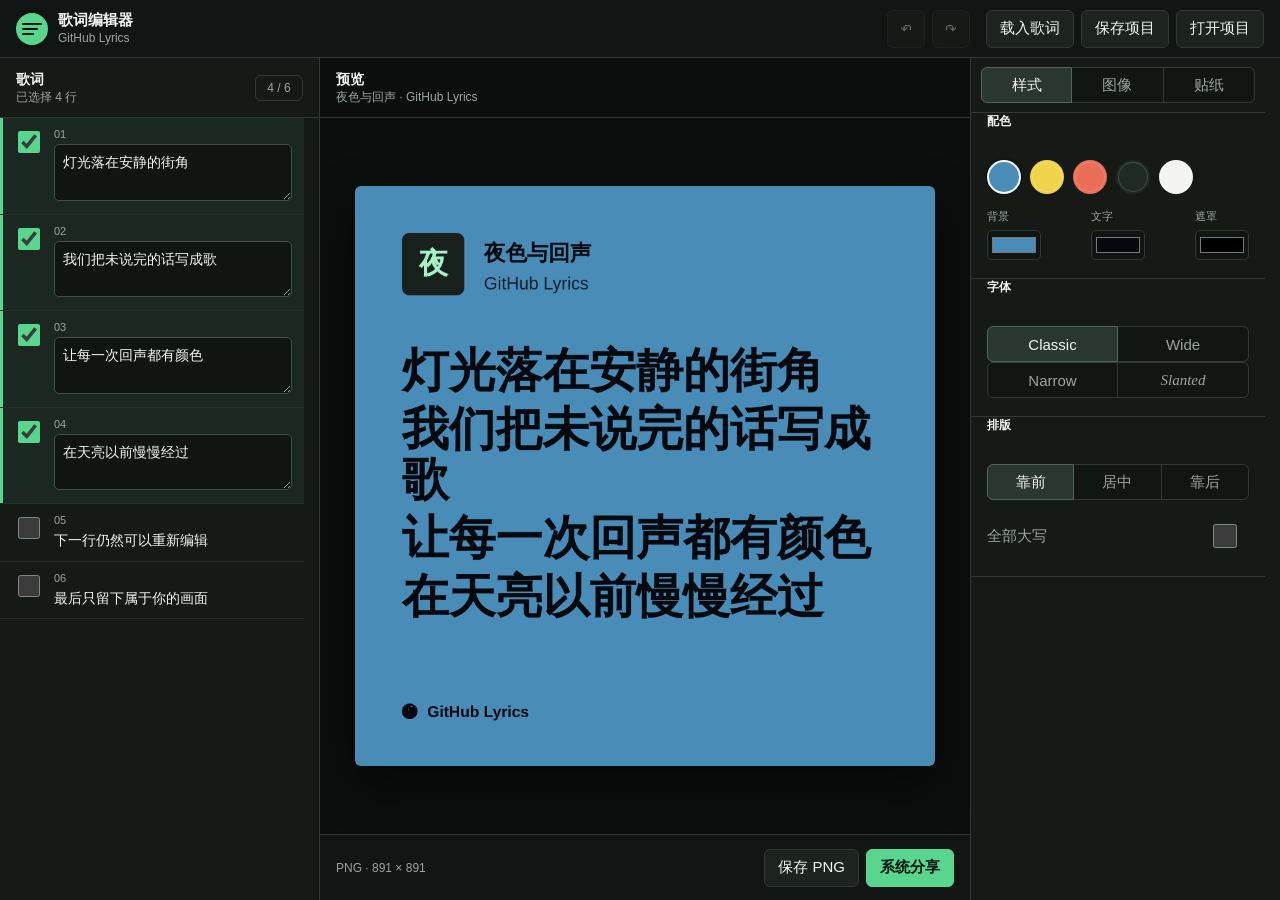
==== layout/Library/Application Support/EeveeSpotify.bundle/ShareEditor/index.html @ f3b3114c "feat: add GitHub lyrics editors and TrollFools package" ====
<!doctype html>
<html lang="zh-CN">
<head>
  <meta charset="utf-8">
  <meta name="viewport" content="width=device-width, initial-scale=1, viewport-fit=cover">
  <meta name="color-scheme" content="dark">
  <meta name="theme-color" content="#111513">
  <title>歌词编辑器</title>
  <link rel="icon" href="[data-uri]">
  <link rel="stylesheet" href="./style.css">
</head>
<body>
  <div class="app" id="share-editor-app">
    <header class="app-bar">
      <div class="brand-block">
        <div class="brand-mark" aria-hidden="true"><span></span><span></span><span></span></div>
        <div>
          <h1>歌词编辑器</h1>
          <p id="document-source">GitHub Lyrics</p>
        </div>
      </div>

      <div class="history-tools" role="group" aria-label="编辑历史">
        <button class="icon-button" id="undo-button" type="button" title="撤销" aria-label="撤销">↶</button>
        <button class="icon-button" id="redo-button" type="button" title="重做" aria-label="重做">↷</button>
      </div>

      <div class="app-actions">
        <button class="secondary-button" id="load-button" type="button">载入歌词</button>
        <button class="secondary-button" id="project-menu-button" type="button">保存项目</button>
        <label class="secondary-button file-label" for="project-input">打开项目</label>
        <input id="project-input" type="file" accept="application/json,.json" hidden>
      </div>
    </header>

    <nav class="mobile-workspace-tabs" role="tablist" aria-label="编辑工作区">
      <button type="button" class="is-active" role="tab" aria-selected="true" data-mobile-view="lyrics">歌词</button>
      <button type="button" role="tab" aria-selected="false" data-mobile-view="style">样式</button>
      <button type="button" role="tab" aria-selected="false" data-mobile-view="media">图像</button>
      <button type="button" role="tab" aria-selected="false" data-mobile-view="stickers">贴纸</button>
      <button type="button" role="tab" aria-selected="false" data-mobile-view="preview">预览</button>
    </nav>

    <main class="editor-grid" data-mobile-view="lyrics">
      <section class="lyrics-panel" aria-labelledby="lyrics-heading">
        <div class="panel-heading">
          <div>
            <h2 id="lyrics-heading">歌词</h2>
            <p id="selection-status">已选择 0 行</p>
          </div>
          <span class="limit-badge" id="selection-limit">0 / 6</span>
        </div>
        <div class="lyrics-list" id="lyrics-list"></div>
      </section>

      <section class="preview-panel" aria-labelledby="preview-heading">
        <div class="preview-heading">
          <div class="track-heading">
            <h2 id="preview-heading">预览</h2>
            <p id="track-summary">未载入曲目</p>
          </div>
          <output class="status-output" id="status-output" aria-live="polite"></output>
        </div>
        <div class="canvas-stage" id="canvas-stage">
          <canvas id="preview-canvas" width="891" height="891" aria-label="歌词卡片预览"></canvas>
        </div>
        <div class="export-bar">
          <span class="export-size">PNG · 891 × 891</span>
          <div class="export-actions">
            <button class="secondary-button" id="download-button" type="button">保存 PNG</button>
            <button class="primary-button" id="share-button" type="button">系统分享</button>
          </div>
        </div>
      </section>

      <aside class="inspector" aria-label="编辑工具">
        <div class="tool-tabs" role="tablist" aria-label="编辑工具">
          <button class="tool-tab is-active" id="tab-style" type="button" role="tab" aria-selected="true" aria-controls="panel-style" data-panel="style">样式</button>
          <button class="tool-tab" id="tab-media" type="button" role="tab" aria-selected="false" aria-controls="panel-media" data-panel="media">图像</button>
          <button class="tool-tab" id="tab-stickers" type="button" role="tab" aria-selected="false" aria-controls="panel-stickers" data-panel="stickers">贴纸</button>
        </div>

        <section class="tool-panel is-active" id="panel-style" role="tabpanel" aria-labelledby="tab-style">
          <fieldset>
            <legend>配色</legend>
            <div class="swatch-row" id="color-presets">
              <button type="button" class="color-swatch is-selected" data-background="#498cb7" data-text="#05090e" style="--swatch:#498cb7" title="湖蓝" aria-label="湖蓝配色"></button>
              <button type="button" class="color-swatch" data-background="#f1d44b" data-text="#17150d" style="--swatch:#f1d44b" title="明黄" aria-label="明黄配色"></button>
              <button type="button" class="color-swatch" data-background="#e96f58" data-text="#1d100d" style="--swatch:#e96f58" title="珊瑚" aria-label="珊瑚配色"></button>
              <button type="button" class="color-swatch" data-background="#1f2a25" data-text="#f5f7f5" style="--swatch:#1f2a25" title="深绿" aria-label="深绿配色"></button>
              <button type="button" class="color-swatch" data-background="#f4f5f2" data-text="#121513" style="--swatch:#f4f5f2" title="白色" aria-label="白色配色"></button>
            </div>
            <div class="color-inputs">
              <label>背景<input id="background-color" type="color" value="#498cb7"></label>
              <label>文字<input id="text-color" type="color" value="#05090e"></label>
              <label>遮罩<input id="tint-color" type="color" value="#000000"></label>
            </div>
          </fieldset>

          <fieldset>
            <legend>字体</legend>
            <div class="segmented-control font-control" data-control="fontType">
              <button type="button" class="is-selected font-classic" data-value="classic">Classic</button>
              <button type="button" class="font-wide" data-value="wide">Wide</button>
              <button type="button" class="font-narrow" data-value="narrow">Narrow</button>
              <button type="button" class="font-slanted" data-value="slanted">Slanted</button>
            </div>
          </fieldset>

          <fieldset>
            <legend>排版</legend>
            <div class="segmented-control" data-control="textAlignment">
              <button type="button" class="is-selected" data-value="leading">靠前</button>
              <button type="button" data-value="center">居中</button>
              <button type="button" data-value="trailing">靠后</button>
            </div>
            <label class="toggle-row">
              <span>全部大写</span>
              <input id="caps-toggle" type="checkbox" role="switch">
            </label>
          </fieldset>
        </section>

        <section class="tool-panel" id="panel-media" role="tabpanel" aria-labelledby="tab-media" hidden>
          <fieldset>
            <legend>背景图</legend>
            <label class="file-drop" for="background-input">
              <span class="file-drop-icon" aria-hidden="true">▧</span>
              <span id="background-file-name">选择本地图片</span>
            </label>
            <input id="background-input" type="file" accept="image/png,image/jpeg,image/webp" hidden>
            <button class="danger-button" id="remove-background" type="button" disabled>移除背景</button>
          </fieldset>

          <fieldset>
            <legend>专辑封面</legend>
            <label class="file-drop compact" for="cover-input">
              <span class="file-drop-icon" aria-hidden="true">◩</span>
              <span id="cover-file-name">选择本地封面</span>
            </label>
            <input id="cover-input" type="file" accept="image/png,image/jpeg,image/webp" hidden>
            <button class="danger-button" id="remove-cover" type="button" disabled>恢复曲目封面</button>
          </fieldset>
        </section>

        <section class="tool-panel" id="panel-stickers" role="tabpanel" aria-labelledby="tab-stickers" hidden>
          <fieldset>
            <legend>添加贴纸</legend>
            <div class="sticker-palette" id="sticker-palette">
              <button type="button" data-glyph="✦" data-color="#f1d44b" title="星光贴纸" aria-label="添加星光贴纸">✦</button>
              <button type="button" data-glyph="♥" data-color="#e96f58" title="爱心贴纸" aria-label="添加爱心贴纸">♥</button>
              <button type="button" data-glyph="♪" data-color="#a7f3c8" title="音符贴纸" aria-label="添加音符贴纸">♪</button>
            </div>
            <label class="file-drop compact" for="sticker-input">
              <span class="file-drop-icon" aria-hidden="true">＋</span>
              <span>本地贴纸</span>
            </label>
            <input id="sticker-input" type="file" accept="image/png,image/jpeg,image/webp" hidden>
          </fieldset>
          <fieldset>
            <legend>当前贴纸</legend>
            <div class="sticker-summary" id="sticker-summary">未选择贴纸</div>
            <button class="danger-button" id="delete-sticker" type="button" disabled>删除贴纸</button>
          </fieldset>
        </section>
      </aside>
    </main>
  </div>

  <dialog id="source-dialog" aria-labelledby="source-dialog-title">
    <form method="dialog" id="source-form">
      <div class="dialog-heading">
        <div>
          <h2 id="source-dialog-title">载入 GitHub 歌词</h2>
          <p>Track identity</p>
        </div>
        <button class="icon-button" type="button" id="close-source-dialog" title="关闭" aria-label="关闭">×</button>
      </div>
      <div class="source-fields">
        <label>Track ID<input name="trackId" autocomplete="off" required></label>
        <label>歌曲名<input name="title" autocomplete="off" required></label>
        <label>艺术家<input name="artist" autocomplete="off" required></label>
        <label>专辑<input name="album" autocomplete="off" required></label>
        <label class="span-two">访问令牌<input name="token" type="password" autocomplete="off"></label>
      </div>
      <div class="dialog-actions">
        <button class="secondary-button" type="button" id="cancel-source-dialog">取消</button>
        <button class="primary-button" type="submit">载入</button>
      </div>
    </form>
  </dialog>

  <canvas id="export-canvas" width="891" height="891" hidden></canvas>
  <script src="./editor-state.js"></script>
  <script src="./renderer.js"></script>
  <script src="./app.js"></script>
</body>
</html>
---- layout/Library/Application Support/EeveeSpotify.bundle/ShareEditor/style.css ----
:root {
  color-scheme: dark;
  font-family: Inter, ui-sans-serif, -apple-system, BlinkMacSystemFont, "Segoe UI", sans-serif;
  font-size: 15px;
  letter-spacing: 0;
  --ink: #f4f7f5;
  --muted: #9ba49f;
  --canvas: #0d100f;
  --surface: #151a17;
  --surface-raised: #1d2420;
  --border: #303934;
  --accent: #58d68d;
  --accent-ink: #07130c;
  --danger: #f08a73;
  --focus: #f1d44b;
  --control-height: 38px;
}

* {
  box-sizing: border-box;
  letter-spacing: 0;
}

html,
body {
  margin: 0;
  min-width: 320px;
  min-height: 100%;
  background: var(--canvas);
  color: var(--ink);
}

body {
  min-height: 100vh;
  min-height: 100dvh;
}

button,
input,
textarea {
  font: inherit;
  letter-spacing: 0;
}

button,
.file-label,
.file-drop {
  -webkit-tap-highlight-color: transparent;
}

button {
  color: inherit;
}

button:focus-visible,
input:focus-visible,
textarea:focus-visible,
.file-label:focus-visible,
.file-drop:focus-within {
  outline: 2px solid var(--focus);
  outline-offset: 2px;
}

.app {
  min-height: 100vh;
  min-height: 100dvh;
  display: grid;
  grid-template-rows: auto minmax(0, 1fr);
}

.app-bar {
  min-height: 58px;
  display: grid;
  grid-template-columns: minmax(180px, 1fr) auto auto;
  align-items: center;
  gap: 16px;
  padding: 9px 16px;
  padding-top: max(9px, env(safe-area-inset-top));
  border-bottom: 1px solid var(--border);
  background: #111513;
  position: relative;
  z-index: 5;
}

.brand-block,
.app-actions,
.history-tools,
.export-actions,
.preview-heading,
.panel-heading,
.dialog-heading,
.dialog-actions {
  display: flex;
  align-items: center;
}

.brand-block {
  min-width: 0;
  gap: 10px;
}

.brand-mark {
  width: 32px;
  height: 32px;
  flex: 0 0 32px;
  display: grid;
  align-content: center;
  gap: 3px;
  padding: 7px 6px;
  border-radius: 50%;
  background: var(--accent);
}

.brand-mark span {
  display: block;
  height: 2px;
  border-radius: 2px;
  background: #0a130e;
}

.brand-mark span:nth-child(2) {
  width: 80%;
}

.brand-mark span:nth-child(3) {
  width: 58%;
}

h1,
h2,
p {
  margin: 0;
}

h1 {
  font-size: 15px;
  line-height: 1.25;
}

h2 {
  font-size: 14px;
  line-height: 1.3;
}

.brand-block p,
.panel-heading p,
.track-heading p,
.dialog-heading p {
  color: var(--muted);
  font-size: 12px;
  line-height: 1.35;
  overflow: hidden;
  text-overflow: ellipsis;
  white-space: nowrap;
}

.history-tools,
.app-actions,
.export-actions,
.dialog-actions {
  gap: 7px;
}

.app-actions {
  justify-content: flex-end;
}

.icon-button,
.secondary-button,
.primary-button,
.danger-button,
.file-label {
  min-height: var(--control-height);
  border: 1px solid var(--border);
  border-radius: 6px;
  padding: 0 13px;
  background: var(--surface-raised);
  color: var(--ink);
  cursor: pointer;
  display: inline-flex;
  align-items: center;
  justify-content: center;
  text-decoration: none;
  white-space: nowrap;
}

.icon-button {
  width: var(--control-height);
  padding: 0;
  font-size: 20px;
}

.primary-button {
  background: var(--accent);
  border-color: var(--accent);
  color: var(--accent-ink);
  font-weight: 750;
}

.danger-button {
  width: 100%;
  color: var(--danger);
  background: transparent;
  border-color: #68473f;
}

button:hover:not(:disabled),
.file-label:hover,
.file-drop:hover {
  border-color: #59665f;
  filter: brightness(1.08);
}

button:disabled {
  opacity: 0.38;
  cursor: not-allowed;
}

.editor-grid {
  min-height: 0;
  display: grid;
  grid-template-columns: minmax(270px, 320px) minmax(380px, 1fr) minmax(270px, 310px);
  overflow: hidden;
}

.mobile-workspace-tabs {
  display: none;
}

.lyrics-panel,
.inspector,
.preview-panel {
  min-width: 0;
  min-height: 0;
}

.lyrics-panel,
.inspector {
  background: var(--surface);
}

.lyrics-panel {
  display: grid;
  grid-template-rows: auto minmax(0, 1fr);
  border-right: 1px solid var(--border);
}

.panel-heading,
.preview-heading {
  min-height: 60px;
  justify-content: space-between;
  gap: 12px;
  padding: 12px 16px;
  border-bottom: 1px solid var(--border);
}

.limit-badge {
  min-width: 48px;
  text-align: center;
  padding: 5px 8px;
  border: 1px solid var(--border);
  border-radius: 6px;
  color: var(--muted);
  font-size: 12px;
}

.lyrics-list {
  overflow: auto;
  overscroll-behavior: contain;
  scrollbar-gutter: stable;
}

.lyric-row {
  display: grid;
  grid-template-columns: 34px minmax(0, 1fr);
  gap: 8px;
  align-items: start;
  padding: 10px 12px;
  border-bottom: 1px solid #252d29;
}

.lyric-row.is-selected {
  background: #1b2821;
  box-shadow: inset 3px 0 0 var(--accent);
}

.line-select {
  width: 22px;
  height: 22px;
  margin: 3px auto 0;
  accent-color: var(--accent);
}

.line-content {
  min-width: 0;
}

.line-index {
  display: block;
  margin-bottom: 4px;
  color: var(--muted);
  font-size: 11px;
  font-variant-numeric: tabular-nums;
}

.line-text,
.line-editor {
  width: 100%;
  min-width: 0;
  color: var(--ink);
  font-size: 14px;
  line-height: 1.45;
  overflow-wrap: anywhere;
}

.line-text {
  padding: 5px 0;
}

.line-editor {
  min-height: 52px;
  resize: vertical;
  padding: 7px 8px;
  border: 1px solid #425048;
  border-radius: 5px;
  background: #101512;
}

.preview-panel {
  display: grid;
  grid-template-rows: auto minmax(0, 1fr) auto;
  background: #0b0e0c;
}

.track-heading {
  min-width: 0;
}

.status-output {
  min-width: 0;
  max-width: 50%;
  color: var(--accent);
  font-size: 12px;
  text-align: right;
}

.status-output.is-error {
  color: var(--danger);
}

.canvas-stage {
  min-height: 320px;
  padding: 26px;
  display: grid;
  place-items: center;
  overflow: hidden;
}

#preview-canvas {
  display: block;
  width: min(100%, 580px, calc(100dvh - 240px));
  aspect-ratio: 1;
  height: auto;
  border-radius: 6px;
  box-shadow: 0 18px 48px rgb(0 0 0 / 0.42);
  touch-action: none;
  cursor: default;
}

#preview-canvas.is-manipulating {
  cursor: grabbing;
}

.export-bar {
  min-height: 66px;
  display: flex;
  align-items: center;
  justify-content: space-between;
  gap: 12px;
  padding: 12px 16px;
  border-top: 1px solid var(--border);
  background: #111513;
}

.export-size {
  color: var(--muted);
  font-size: 12px;
  font-variant-numeric: tabular-nums;
}

.inspector {
  border-left: 1px solid var(--border);
  overflow: auto;
  scrollbar-gutter: stable;
}

.tool-tabs,
.segmented-control {
  display: grid;
  gap: 0;
}

.tool-tabs {
  position: sticky;
  top: 0;
  z-index: 2;
  grid-template-columns: repeat(3, 1fr);
  padding: 9px 10px;
  border-bottom: 1px solid var(--border);
  background: var(--surface);
}

.tool-tab,
.segmented-control button {
  min-width: 0;
  min-height: 36px;
  border: 1px solid var(--border);
  background: #111613;
  color: var(--muted);
  cursor: pointer;
}

.tool-tab:first-child,
.segmented-control button:first-child {
  border-radius: 6px 0 0 6px;
}

.tool-tab:last-child,
.segmented-control button:last-child {
  border-radius: 0 6px 6px 0;
}

.tool-tab + .tool-tab,
.segmented-control button + button {
  border-left: 0;
}

.tool-tab.is-active,
.segmented-control button.is-selected {
  background: #29372f;
  color: var(--ink);
  border-color: #52665a;
}

.tool-panel {
  padding-bottom: max(18px, env(safe-area-inset-bottom));
}

.tool-panel[hidden] {
  display: none;
}

fieldset {
  margin: 0;
  padding: 18px 16px;
  border: 0;
  border-bottom: 1px solid var(--border);
}

legend {
  width: 100%;
  margin-bottom: 12px;
  padding: 0;
  color: var(--ink);
  font-size: 12px;
  font-weight: 750;
}

.swatch-row,
.color-inputs,
.sticker-palette {
  display: flex;
  align-items: center;
  gap: 9px;
}

.swatch-row {
  flex-wrap: wrap;
}

.color-swatch {
  width: 34px;
  height: 34px;
  border: 2px solid transparent;
  border-radius: 50%;
  background: var(--swatch);
  cursor: pointer;
  box-shadow: inset 0 0 0 1px rgb(255 255 255 / 0.15);
}

.color-swatch.is-selected {
  border-color: var(--ink);
  box-shadow: 0 0 0 2px #111513;
}

.color-inputs {
  margin-top: 15px;
  justify-content: space-between;
}

.color-inputs label {
  display: grid;
  gap: 6px;
  color: var(--muted);
  font-size: 11px;
}

input[type="color"] {
  width: 54px;
  height: 30px;
  padding: 2px;
  border: 1px solid var(--border);
  border-radius: 5px;
  background: #101512;
}

.segmented-control {
  grid-template-columns: repeat(3, 1fr);
}

.font-control {
  grid-template-columns: repeat(2, 1fr);
}

.font-control button:nth-child(2) {
  border-radius: 0 6px 6px 0;
}

.font-control button:nth-child(3) {
  border-left: 1px solid var(--border);
  border-radius: 6px 0 0 6px;
}

.font-control button:nth-child(4) {
  border-radius: 0 6px 6px 0;
}

.font-wide {
  font-family: "Arial Black", sans-serif;
}

.font-narrow {
  font-family: "Arial Narrow", sans-serif;
}

.font-slanted {
  font-family: Georgia, serif;
  font-style: italic;
}

.toggle-row {
  min-height: 44px;
  margin-top: 14px;
  display: flex;
  align-items: center;
  justify-content: space-between;
  gap: 12px;
  color: var(--muted);
}

input[role="switch"] {
  width: 42px;
  height: 24px;
  accent-color: var(--accent);
}

.file-drop {
  min-height: 92px;
  display: grid;
  place-items: center;
  gap: 8px;
  padding: 15px;
  border: 1px dashed #536159;
  border-radius: 6px;
  background: #111613;
  color: var(--muted);
  cursor: pointer;
  text-align: center;
}

.file-drop.compact {
  min-height: 68px;
  grid-template-columns: auto 1fr;
  justify-items: start;
  text-align: left;
}

.file-drop-icon {
  color: var(--accent);
  font-size: 24px;
}

.file-drop + input + .danger-button,
input[hidden] + .danger-button {
  margin-top: 10px;
}

.sticker-palette {
  margin-bottom: 12px;
}

.sticker-palette button {
  width: 54px;
  height: 54px;
  border: 1px solid var(--border);
  border-radius: 6px;
  background: #101512;
  color: var(--sticker-color, var(--ink));
  font-size: 27px;
  cursor: pointer;
}

.sticker-summary {
  min-height: 42px;
  margin-bottom: 10px;
  display: flex;
  align-items: center;
  color: var(--muted);
}

dialog {
  width: min(560px, calc(100vw - 28px));
  padding: 0;
  border: 1px solid #465149;
  border-radius: 8px;
  background: #171c19;
  color: var(--ink);
  box-shadow: 0 24px 80px rgb(0 0 0 / 0.64);
}

dialog::backdrop {
  background: rgb(4 6 5 / 0.76);
}

.dialog-heading {
  justify-content: space-between;
  padding: 16px 18px;
  border-bottom: 1px solid var(--border);
}

.source-fields {
  display: grid;
  grid-template-columns: 1fr 1fr;
  gap: 13px;
  padding: 18px;
}

.source-fields label {
  display: grid;
  gap: 6px;
  color: var(--muted);
  font-size: 12px;
}

.source-fields .span-two {
  grid-column: 1 / -1;
}

.source-fields input {
  min-width: 0;
  height: 40px;
  padding: 0 10px;
  border: 1px solid #3b4740;
  border-radius: 5px;
  background: #0e120f;
  color: var(--ink);
}

.dialog-actions {
  justify-content: flex-end;
  padding: 13px 18px 18px;
}

@media (max-width: 1080px) {
  .editor-grid {
    grid-template-columns: minmax(250px, 300px) minmax(380px, 1fr);
    overflow: auto;
  }

  .inspector {
    grid-column: 1 / -1;
    border-top: 1px solid var(--border);
    border-left: 0;
    overflow: visible;
  }

  .tool-panel {
    display: grid;
    grid-template-columns: repeat(3, minmax(0, 1fr));
  }

  .tool-panel[hidden] {
    display: none;
  }

  .tool-panel fieldset {
    border-right: 1px solid var(--border);
  }
}

@media (max-width: 760px) {
  .app {
    display: block;
  }

  .app-bar {
    grid-template-columns: minmax(0, 1fr) auto;
    gap: 8px;
    position: relative;
  }

  .history-tools {
    grid-column: 2;
    grid-row: 1;
  }

  .app-actions {
    grid-column: 1 / -1;
    overflow-x: auto;
    justify-content: flex-start;
    padding-bottom: 1px;
  }

  .editor-grid {
    display: block;
    overflow: visible;
  }

  .mobile-workspace-tabs {
    position: sticky;
    top: 0;
    z-index: 5;
    display: grid;
    grid-template-columns: repeat(5, minmax(0, 1fr));
    padding: 8px 9px;
    border-bottom: 1px solid var(--border);
    background: #111513;
  }

  .mobile-workspace-tabs button {
    min-width: 0;
    height: 38px;
    padding: 0 4px;
    border: 1px solid var(--border);
    border-right: 0;
    background: #0e120f;
    color: var(--muted);
    cursor: pointer;
  }

  .mobile-workspace-tabs button:first-child {
    border-radius: 6px 0 0 6px;
  }

  .mobile-workspace-tabs button:last-child {
    border-right: 1px solid var(--border);
    border-radius: 0 6px 6px 0;
  }

  .mobile-workspace-tabs button.is-active {
    background: #29372f;
    border-color: #52665a;
    color: var(--ink);
  }

  .editor-grid > .lyrics-panel,
  .editor-grid > .preview-panel,
  .editor-grid > .inspector {
    display: none;
  }

  .editor-grid[data-mobile-view="lyrics"] > .lyrics-panel {
    display: grid;
  }

  .editor-grid[data-mobile-view="preview"] > .preview-panel {
    display: grid;
  }

  .editor-grid[data-mobile-view="style"] > .inspector,
  .editor-grid[data-mobile-view="media"] > .inspector,
  .editor-grid[data-mobile-view="stickers"] > .inspector {
    display: block;
  }

  .preview-panel {
    min-height: calc(100svh - 54px);
  }

  .lyrics-panel {
    min-height: calc(100svh - 54px);
    border-top: 0;
    border-right: 0;
  }

  .inspector {
    min-height: calc(100svh - 54px);
  }

  .inspector > .tool-tabs {
    display: none;
  }

  .canvas-stage {
    min-height: 0;
    padding: 18px;
  }

  #preview-canvas {
    width: min(100%, calc(100svh - 260px));
    min-width: min(100%, 290px);
  }

  .export-bar {
    align-items: flex-end;
  }

  .export-actions {
    flex-wrap: wrap;
    justify-content: flex-end;
  }

  .tool-panel {
    grid-template-columns: 1fr;
  }

  .source-fields {
    grid-template-columns: 1fr;
  }

  .source-fields .span-two {
    grid-column: auto;
  }
}

@media (max-width: 430px) {
  .app-bar {
    padding-left: 10px;
    padding-right: 10px;
  }

  .secondary-button,
  .primary-button,
  .file-label {
    padding-left: 11px;
    padding-right: 11px;
  }

  .preview-heading,
  .panel-heading {
    padding-left: 12px;
    padding-right: 12px;
  }

  .canvas-stage {
    padding: 12px;
  }

  .export-bar {
    align-items: stretch;
    flex-direction: column;
  }

  .export-actions,
  .export-actions button {
    width: 100%;
  }

  .status-output {
    max-width: 44%;
  }
}

@media (prefers-reduced-motion: reduce) {
  *,
  *::before,
  *::after {
    scroll-behavior: auto !important;
    transition: none !important;
  }
}
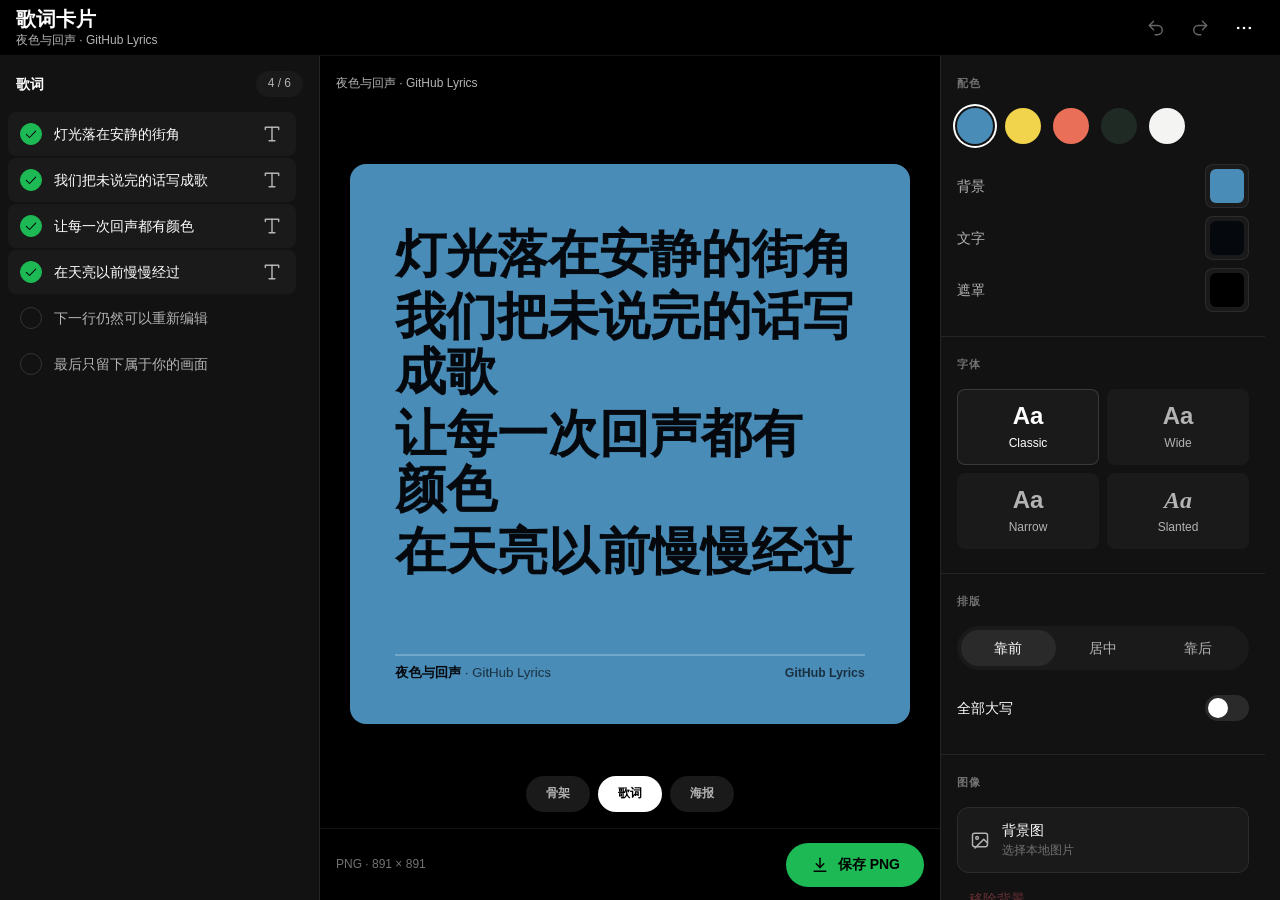
==== commit be8cba45: "feat: redesign lyrics share and timeline editors" ====
--- a/layout/Library/Application Support/EeveeSpotify.bundle/ShareEditor/index.html
+++ b/layout/Library/Application Support/EeveeSpotify.bundle/ShareEditor/index.html
@@ -2,166 +2,147 @@
 <html lang="zh-CN">
 <head>
   <meta charset="utf-8">
-  <meta name="viewport" content="width=device-width, initial-scale=1, viewport-fit=cover">
+  <meta name="viewport" content="width=device-width, initial-scale=1, maximum-scale=1, user-scalable=no, viewport-fit=cover">
   <meta name="color-scheme" content="dark">
-  <meta name="theme-color" content="#111513">
+  <meta name="theme-color" content="#000000">
   <title>歌词编辑器</title>
   <link rel="icon" href="[data-uri]">
+  <link rel="stylesheet" href="./tokens.css">
   <link rel="stylesheet" href="./style.css">
 </head>
 <body>
   <div class="app" id="share-editor-app">
     <header class="app-bar">
-      <div class="brand-block">
-        <div class="brand-mark" aria-hidden="true"><span></span><span></span><span></span></div>
-        <div>
-          <h1>歌词编辑器</h1>
-          <p id="document-source">GitHub Lyrics</p>
-        </div>
+      <div class="app-title">
+        <h1>歌词卡片</h1>
+        <p id="track-name">未载入曲目</p>
       </div>
 
-      <div class="history-tools" role="group" aria-label="编辑历史">
-        <button class="icon-button" id="undo-button" type="button" title="撤销" aria-label="撤销">↶</button>
-        <button class="icon-button" id="redo-button" type="button" title="重做" aria-label="重做">↷</button>
+      <div class="app-bar-actions" role="group" aria-label="编辑历史与菜单">
+        <button class="icon-button" id="undo-button" type="button" title="撤销" aria-label="撤销"><span class="icon-slot" data-icon="undo"></span></button>
+        <button class="icon-button" id="redo-button" type="button" title="重做" aria-label="重做"><span class="icon-slot" data-icon="redo"></span></button>
+        <button class="icon-button" id="mobile-project-button" type="button" title="更多操作" aria-label="打开项目菜单" aria-haspopup="true" aria-expanded="false"><span class="icon-slot" data-icon="more"></span></button>
       </div>
 
       <div class="app-actions">
-        <button class="secondary-button" id="load-button" type="button">载入歌词</button>
-        <button class="secondary-button" id="project-menu-button" type="button">保存项目</button>
-        <label class="secondary-button file-label" for="project-input">打开项目</label>
+        <button class="menu-item" id="load-button" type="button"><span class="icon-slot" data-icon="folder"></span>载入歌词</button>
+        <button class="menu-item" id="project-menu-button" type="button"><span class="icon-slot" data-icon="save"></span>保存项目</button>
+        <label class="menu-item file-label" for="project-input"><span class="icon-slot" data-icon="plus"></span>打开项目</label>
         <input id="project-input" type="file" accept="application/json,.json" hidden>
       </div>
     </header>
 
-    <nav class="mobile-workspace-tabs" role="tablist" aria-label="编辑工作区">
-      <button type="button" class="is-active" role="tab" aria-selected="true" data-mobile-view="lyrics">歌词</button>
-      <button type="button" role="tab" aria-selected="false" data-mobile-view="style">样式</button>
-      <button type="button" role="tab" aria-selected="false" data-mobile-view="media">图像</button>
-      <button type="button" role="tab" aria-selected="false" data-mobile-view="stickers">贴纸</button>
-      <button type="button" role="tab" aria-selected="false" data-mobile-view="preview">预览</button>
+    <nav class="mobile-tool-dock" role="tablist" aria-label="编辑工具">
+      <button type="button" class="is-active" role="tab" aria-selected="true" data-mobile-tool="lyrics"><span class="icon-slot" data-icon="lyrics"></span><small>歌词</small></button>
+      <button type="button" role="tab" aria-selected="false" data-mobile-tool="type"><span class="icon-slot" data-icon="type"></span><small>字体</small></button>
+      <button type="button" role="tab" aria-selected="false" data-mobile-tool="layout"><span class="icon-slot" data-icon="layout"></span><small>排版</small></button>
+      <button type="button" role="tab" aria-selected="false" data-mobile-tool="media"><span class="icon-slot" data-icon="media"></span><small>图像</small></button>
+      <button type="button" role="tab" aria-selected="false" data-mobile-tool="stickers"><span class="icon-slot" data-icon="sticker"></span><small>贴纸</small></button>
+      <button type="button" role="tab" aria-selected="false" data-mobile-tool="export"><span class="icon-slot" data-icon="download"></span><small>导出</small></button>
     </nav>
 
-    <main class="editor-grid" data-mobile-view="lyrics">
+    <main class="editor-grid" data-mobile-tool="lyrics">
       <section class="lyrics-panel" aria-labelledby="lyrics-heading">
         <div class="panel-heading">
-          <div>
-            <h2 id="lyrics-heading">歌词</h2>
-            <p id="selection-status">已选择 0 行</p>
-          </div>
+          <h2 id="lyrics-heading">歌词</h2>
           <span class="limit-badge" id="selection-limit">0 / 6</span>
         </div>
         <div class="lyrics-list" id="lyrics-list"></div>
       </section>
 
-      <section class="preview-panel" aria-labelledby="preview-heading">
+      <section class="preview-panel" aria-label="预览">
         <div class="preview-heading">
-          <div class="track-heading">
-            <h2 id="preview-heading">预览</h2>
-            <p id="track-summary">未载入曲目</p>
-          </div>
+          <p class="track-summary" id="track-summary">未载入曲目</p>
           <output class="status-output" id="status-output" aria-live="polite"></output>
         </div>
         <div class="canvas-stage" id="canvas-stage">
           <canvas id="preview-canvas" width="891" height="891" aria-label="歌词卡片预览"></canvas>
         </div>
-        <div class="export-bar">
+        <div class="template-switch" id="template-switch" role="group" aria-label="卡片模板">
+          <button type="button" data-template="skeleton" aria-pressed="false">骨架</button>
+          <button type="button" class="is-selected" data-template="lyrics" aria-pressed="true">歌词</button>
+          <button type="button" data-template="poster" aria-pressed="false">海报</button>
+        </div>
+        <div class="export-bar" aria-label="导出工具">
           <span class="export-size">PNG · 891 × 891</span>
           <div class="export-actions">
-            <button class="secondary-button" id="download-button" type="button">保存 PNG</button>
-            <button class="primary-button" id="share-button" type="button">系统分享</button>
+            <button class="pill-button secondary" id="share-button" type="button" hidden><span class="icon-slot" data-icon="share"></span>系统分享</button>
+            <button class="pill-button primary" id="download-button" type="button"><span class="icon-slot" data-icon="download"></span>保存 PNG</button>
           </div>
         </div>
       </section>
 
-      <aside class="inspector" aria-label="编辑工具">
-        <div class="tool-tabs" role="tablist" aria-label="编辑工具">
-          <button class="tool-tab is-active" id="tab-style" type="button" role="tab" aria-selected="true" aria-controls="panel-style" data-panel="style">样式</button>
-          <button class="tool-tab" id="tab-media" type="button" role="tab" aria-selected="false" aria-controls="panel-media" data-panel="media">图像</button>
-          <button class="tool-tab" id="tab-stickers" type="button" role="tab" aria-selected="false" aria-controls="panel-stickers" data-panel="stickers">贴纸</button>
-        </div>
-
-        <section class="tool-panel is-active" id="panel-style" role="tabpanel" aria-labelledby="tab-style">
-          <fieldset>
-            <legend>配色</legend>
-            <div class="swatch-row" id="color-presets">
-              <button type="button" class="color-swatch is-selected" data-background="#498cb7" data-text="#05090e" style="--swatch:#498cb7" title="湖蓝" aria-label="湖蓝配色"></button>
-              <button type="button" class="color-swatch" data-background="#f1d44b" data-text="#17150d" style="--swatch:#f1d44b" title="明黄" aria-label="明黄配色"></button>
-              <button type="button" class="color-swatch" data-background="#e96f58" data-text="#1d100d" style="--swatch:#e96f58" title="珊瑚" aria-label="珊瑚配色"></button>
-              <button type="button" class="color-swatch" data-background="#1f2a25" data-text="#f5f7f5" style="--swatch:#1f2a25" title="深绿" aria-label="深绿配色"></button>
-              <button type="button" class="color-swatch" data-background="#f4f5f2" data-text="#121513" style="--swatch:#f4f5f2" title="白色" aria-label="白色配色"></button>
-            </div>
-            <div class="color-inputs">
-              <label>背景<input id="background-color" type="color" value="#498cb7"></label>
-              <label>文字<input id="text-color" type="color" value="#05090e"></label>
-              <label>遮罩<input id="tint-color" type="color" value="#000000"></label>
-            </div>
-          </fieldset>
-
-          <fieldset>
-            <legend>字体</legend>
-            <div class="segmented-control font-control" data-control="fontType">
-              <button type="button" class="is-selected font-classic" data-value="classic">Classic</button>
-              <button type="button" class="font-wide" data-value="wide">Wide</button>
-              <button type="button" class="font-narrow" data-value="narrow">Narrow</button>
-              <button type="button" class="font-slanted" data-value="slanted">Slanted</button>
-            </div>
-          </fieldset>
-
-          <fieldset>
-            <legend>排版</legend>
-            <div class="segmented-control" data-control="textAlignment">
-              <button type="button" class="is-selected" data-value="leading">靠前</button>
-              <button type="button" data-value="center">居中</button>
-              <button type="button" data-value="trailing">靠后</button>
-            </div>
-            <label class="toggle-row">
-              <span>全部大写</span>
-              <input id="caps-toggle" type="checkbox" role="switch">
-            </label>
-          </fieldset>
+      <aside class="inspector" aria-label="样式工具">
+        <section class="tool-section" data-mobile-tool="layout" aria-labelledby="section-color-title">
+          <h3 class="tool-section-title" id="section-color-title">配色</h3>
+          <div class="swatch-row" id="color-presets">
+            <button type="button" class="color-swatch is-selected" data-background="#498cb7" data-text="#05090e" style="--swatch:#498cb7" title="湖蓝" aria-label="湖蓝配色"></button>
+            <button type="button" class="color-swatch" data-background="#f1d44b" data-text="#17150d" style="--swatch:#f1d44b" title="明黄" aria-label="明黄配色"></button>
+            <button type="button" class="color-swatch" data-background="#e96f58" data-text="#1d100d" style="--swatch:#e96f58" title="珊瑚" aria-label="珊瑚配色"></button>
+            <button type="button" class="color-swatch" data-background="#1f2a25" data-text="#f5f7f5" style="--swatch:#1f2a25" title="深绿" aria-label="深绿配色"></button>
+            <button type="button" class="color-swatch" data-background="#f4f5f2" data-text="#121513" style="--swatch:#f4f5f2" title="白色" aria-label="白色配色"></button>
+          </div>
+          <div class="color-inputs">
+            <label class="color-input-row"><span>背景</span><input id="background-color" type="color" value="#498cb7"></label>
+            <label class="color-input-row"><span>文字</span><input id="text-color" type="color" value="#05090e"></label>
+            <label class="color-input-row"><span>遮罩</span><input id="tint-color" type="color" value="#000000"></label>
+          </div>
         </section>
 
-        <section class="tool-panel" id="panel-media" role="tabpanel" aria-labelledby="tab-media" hidden>
-          <fieldset>
-            <legend>背景图</legend>
-            <label class="file-drop" for="background-input">
-              <span class="file-drop-icon" aria-hidden="true">▧</span>
-              <span id="background-file-name">选择本地图片</span>
-            </label>
-            <input id="background-input" type="file" accept="image/png,image/jpeg,image/webp" hidden>
-            <button class="danger-button" id="remove-background" type="button" disabled>移除背景</button>
-          </fieldset>
-
-          <fieldset>
-            <legend>专辑封面</legend>
-            <label class="file-drop compact" for="cover-input">
-              <span class="file-drop-icon" aria-hidden="true">◩</span>
-              <span id="cover-file-name">选择本地封面</span>
-            </label>
-            <input id="cover-input" type="file" accept="image/png,image/jpeg,image/webp" hidden>
-            <button class="danger-button" id="remove-cover" type="button" disabled>恢复曲目封面</button>
-          </fieldset>
+        <section class="tool-section" data-mobile-tool="type" aria-labelledby="section-font-title">
+          <h3 class="tool-section-title" id="section-font-title">字体</h3>
+          <div class="font-grid" data-control="fontType" role="group" aria-label="卡片字体">
+            <button type="button" class="font-card font-classic is-selected" data-value="classic"><span class="font-sample" aria-hidden="true">Aa</span><span class="font-name">Classic</span></button>
+            <button type="button" class="font-card font-wide" data-value="wide"><span class="font-sample" aria-hidden="true">Aa</span><span class="font-name">Wide</span></button>
+            <button type="button" class="font-card font-narrow" data-value="narrow"><span class="font-sample" aria-hidden="true">Aa</span><span class="font-name">Narrow</span></button>
+            <button type="button" class="font-card font-slanted" data-value="slanted"><span class="font-sample" aria-hidden="true">Aa</span><span class="font-name">Slanted</span></button>
+          </div>
         </section>
 
-        <section class="tool-panel" id="panel-stickers" role="tabpanel" aria-labelledby="tab-stickers" hidden>
-          <fieldset>
-            <legend>添加贴纸</legend>
-            <div class="sticker-palette" id="sticker-palette">
-              <button type="button" data-glyph="✦" data-color="#f1d44b" title="星光贴纸" aria-label="添加星光贴纸">✦</button>
-              <button type="button" data-glyph="♥" data-color="#e96f58" title="爱心贴纸" aria-label="添加爱心贴纸">♥</button>
-              <button type="button" data-glyph="♪" data-color="#a7f3c8" title="音符贴纸" aria-label="添加音符贴纸">♪</button>
-            </div>
-            <label class="file-drop compact" for="sticker-input">
-              <span class="file-drop-icon" aria-hidden="true">＋</span>
-              <span>本地贴纸</span>
-            </label>
-            <input id="sticker-input" type="file" accept="image/png,image/jpeg,image/webp" hidden>
-          </fieldset>
-          <fieldset>
-            <legend>当前贴纸</legend>
-            <div class="sticker-summary" id="sticker-summary">未选择贴纸</div>
-            <button class="danger-button" id="delete-sticker" type="button" disabled>删除贴纸</button>
-          </fieldset>
+        <section class="tool-section" data-mobile-tool="layout" aria-labelledby="section-layout-title">
+          <h3 class="tool-section-title" id="section-layout-title">排版</h3>
+          <div class="segmented-pill" data-control="textAlignment" role="group" aria-label="对齐">
+            <button type="button" class="is-selected" data-value="leading">靠前</button>
+            <button type="button" data-value="center">居中</button>
+            <button type="button" data-value="trailing">靠后</button>
+          </div>
+          <label class="toggle-row">
+            <span>全部大写</span>
+            <input id="caps-toggle" type="checkbox" role="switch">
+          </label>
+        </section>
+
+        <section class="tool-section" data-mobile-tool="media" aria-labelledby="section-media-title">
+          <h3 class="tool-section-title" id="section-media-title">图像</h3>
+          <label class="file-drop" for="background-input">
+            <span class="file-drop-icon icon-slot" data-icon="media" aria-hidden="true"></span>
+            <span class="file-drop-text"><span class="file-drop-title">背景图</span><span class="file-drop-name" id="background-file-name">选择本地图片</span></span>
+          </label>
+          <input id="background-input" type="file" accept="image/png,image/jpeg,image/webp" hidden>
+          <button class="ghost-danger" id="remove-background" type="button" disabled>移除背景</button>
+
+          <label class="file-drop" for="cover-input">
+            <span class="file-drop-icon icon-slot" data-icon="media" aria-hidden="true"></span>
+            <span class="file-drop-text"><span class="file-drop-title">专辑封面</span><span class="file-drop-name" id="cover-file-name">选择本地封面</span></span>
+          </label>
+          <input id="cover-input" type="file" accept="image/png,image/jpeg,image/webp" hidden>
+          <button class="ghost-danger" id="remove-cover" type="button" disabled>恢复曲目封面</button>
+        </section>
+
+        <section class="tool-section" data-mobile-tool="stickers" aria-labelledby="section-stickers-title">
+          <h3 class="tool-section-title" id="section-stickers-title">贴纸</h3>
+          <div class="sticker-palette" id="sticker-palette">
+            <button type="button" data-glyph="✦" data-color="#f1d44b" title="星光贴纸" aria-label="添加星光贴纸">✦</button>
+            <button type="button" data-glyph="♥" data-color="#e96f58" title="爱心贴纸" aria-label="添加爱心贴纸">♥</button>
+            <button type="button" data-glyph="♪" data-color="#a7f3c8" title="音符贴纸" aria-label="添加音符贴纸">♪</button>
+          </div>
+          <label class="file-drop" for="sticker-input">
+            <span class="file-drop-icon icon-slot" data-icon="plus" aria-hidden="true"></span>
+            <span class="file-drop-text"><span class="file-drop-title">本地贴纸</span><span class="file-drop-name">PNG · JPEG · WebP</span></span>
+          </label>
+          <input id="sticker-input" type="file" accept="image/png,image/jpeg,image/webp" hidden>
+          <div class="sticker-summary" id="sticker-summary">未选择贴纸</div>
+          <button class="ghost-danger" id="delete-sticker" type="button" disabled>删除贴纸</button>
         </section>
       </aside>
     </main>
@@ -170,22 +151,36 @@
   <dialog id="source-dialog" aria-labelledby="source-dialog-title">
     <form method="dialog" id="source-form">
       <div class="dialog-heading">
-        <div>
+        <div class="dialog-title">
           <h2 id="source-dialog-title">载入 GitHub 歌词</h2>
-          <p>Track identity</p>
+          <p id="repository-path">lyrics /</p>
         </div>
-        <button class="icon-button" type="button" id="close-source-dialog" title="关闭" aria-label="关闭">×</button>
+        <button class="icon-button" type="button" id="close-source-dialog" title="关闭" aria-label="关闭"><span class="icon-slot" data-icon="close"></span></button>
       </div>
-      <div class="source-fields">
-        <label>Track ID<input name="trackId" autocomplete="off" required></label>
-        <label>歌曲名<input name="title" autocomplete="off" required></label>
-        <label>艺术家<input name="artist" autocomplete="off" required></label>
-        <label>专辑<input name="album" autocomplete="off" required></label>
-        <label class="span-two">访问令牌<input name="token" type="password" autocomplete="off"></label>
+      <div class="repository-auth">
+        <label><span>访问令牌</span><input name="token" type="password" autocomplete="off" placeholder="X-MITM-Lyrics-Token"></label>
+        <button class="pill-button secondary" type="button" id="repository-refresh">读取仓库</button>
       </div>
+      <div class="repository-toolbar">
+        <button class="icon-button" type="button" id="repository-up" title="上一级" aria-label="上一级"><span class="icon-slot" data-icon="arrowUp"></span></button>
+        <label class="repository-search"><span class="icon-slot" data-icon="search" aria-hidden="true"></span><input id="repository-search" type="search" autocomplete="off" placeholder="筛选当前目录"></label>
+      </div>
+      <div class="repository-list" id="repository-list" role="listbox" aria-label="Lyrics Repo 文件">
+        <p class="repository-empty">填写令牌后读取 Lyrics Repo</p>
+      </div>
+      <output class="repository-status" id="repository-status" aria-live="polite"></output>
+      <details class="advanced-source">
+        <summary>高级：按当前曲目信息载入</summary>
+        <div class="source-fields">
+          <label><span>Track ID</span><input name="trackId" autocomplete="off"></label>
+          <label><span>歌曲名</span><input name="title" autocomplete="off"></label>
+          <label><span>艺术家</span><input name="artist" autocomplete="off"></label>
+          <label><span>专辑</span><input name="album" autocomplete="off"></label>
+        </div>
+        <button class="pill-button secondary advanced-load-button" type="submit">按曲目信息载入</button>
+      </details>
       <div class="dialog-actions">
-        <button class="secondary-button" type="button" id="cancel-source-dialog">取消</button>
-        <button class="primary-button" type="submit">载入</button>
+        <button class="pill-button secondary" type="button" id="cancel-source-dialog">取消</button>
       </div>
     </form>
   </dialog>
@@ -193,6 +188,8 @@
   <canvas id="export-canvas" width="891" height="891" hidden></canvas>
   <script src="./editor-state.js"></script>
   <script src="./renderer.js"></script>
+  <script src="./repository-source.js"></script>
+  <script src="./icons.js"></script>
   <script src="./app.js"></script>
 </body>
 </html>
--- a/layout/Library/Application Support/EeveeSpotify.bundle/ShareEditor/tokens.css
+++ b/layout/Library/Application Support/EeveeSpotify.bundle/ShareEditor/tokens.css
@@ -0,0 +1,120 @@
+/*
+ * 歌词编辑器设计 token —— 单一来源
+ *
+ * 本文件在 shareeditor 与 timelineeditor 两个目录下各有一份，内容必须逐字节相同。
+ * tests/design-tokens.test.js 会断言这一点；请勿只改一侧。
+ *
+ * 设计语言：Spotify 原生延伸。纯黑底、大圆角、绿色仅作单点强调。
+ * 约束：不得引用远程字体或资源（CSP script-src 'self'；embed_test.go 禁止 http/https）。
+ */
+
+:root {
+  color-scheme: dark;
+
+  /* ---- 字族 ---------------------------------------------------------- */
+  /* Spotify 用 Circular，不可分发。用系统几何无衬线栈模拟其观感，
+     并显式接上中文字族，避免中英混排时字重跳变。 */
+  --font-sans:
+    -apple-system, BlinkMacSystemFont, "Segoe UI", Roboto,
+    "Helvetica Neue", Arial,
+    "PingFang SC", "Hiragino Sans GB", "Microsoft YaHei", sans-serif;
+  --font-numeric: var(--font-sans);
+
+  /* ---- 表面 ---------------------------------------------------------- */
+  --bg: #000;               /* 应用底：纯黑，与 Spotify 播放页一致 */
+  --surface: #121212;       /* 主面层 */
+  --surface-2: #1a1a1a;     /* 抬起面层：工具坞、卡片 */
+  --surface-3: #242424;     /* 交互态面层：hover / 选中 */
+  --surface-4: #2a2a2a;     /* 按下态 */
+  --overlay: #181818;       /* 浮层：对话框、弹出菜单 */
+
+  /* ---- 文字 ---------------------------------------------------------- */
+  --text: #fff;
+  --text-muted: #b3b3b3;    /* Spotify 次要文字标准值 */
+  --text-subtle: #727272;   /* 三级文字：计数、单位、占位 */
+  --text-on-accent: #000;
+
+  /* ---- 强调 ---------------------------------------------------------- */
+  /* 绿色是稀缺资源：只用于当前上下文中唯一的主行动。
+     不要用于播放键、保存键、写入键同时出现的场合。 */
+  --accent: #1db954;
+  --accent-hover: #1ed760;
+  --accent-press: #169c46;
+  --danger: #f15e6c;
+  --danger-soft: rgb(241 94 108 / 0.12);
+
+  /* ---- 描边与分隔 ----------------------------------------------------- */
+  /* 用极低对比的发丝线代替实心边框，避免视觉网格化。 */
+  --hairline: rgb(255 255 255 / 0.08);
+  --hairline-strong: rgb(255 255 255 / 0.14);
+  --focus-ring: #fff;
+
+  /* ---- 圆角 ---------------------------------------------------------- */
+  --r-xs: 4px;
+  --r-sm: 6px;
+  --r-md: 8px;
+  --r-lg: 12px;
+  --r-xl: 16px;
+  --r-2xl: 24px;            /* 工具坞、预览卡片 */
+  --r-pill: 500px;          /* 胶囊按钮、分段控件 */
+
+  /* ---- 间距（4pt 网格）------------------------------------------------ */
+  --s-1: 4px;
+  --s-2: 8px;
+  --s-3: 12px;
+  --s-4: 16px;
+  --s-5: 20px;
+  --s-6: 24px;
+  --s-8: 32px;
+  --s-10: 40px;
+
+  /* ---- 字阶 ---------------------------------------------------------- */
+  --fs-xs: 11px;            /* 全大写小标签 */
+  --fs-sm: 12px;            /* 元信息、计数 */
+  --fs-base: 14px;          /* 正文 */
+  --fs-md: 16px;            /* 表单控件（iOS 防聚焦缩放下限）*/
+  --fs-lg: 20px;            /* 区块标题 */
+  --fs-xl: 24px;            /* 页面标题 */
+
+  --lh-tight: 1.2;
+  --lh-base: 1.45;
+
+  --fw-normal: 400;
+  --fw-medium: 500;
+  --fw-bold: 700;           /* Spotify 标题只用 700，不用 600 */
+
+  /* 全大写小标签的字距。中文不参与全大写，仅用于英文/数字标签。 */
+  --tracking-caps: 0.08em;
+
+  /* ---- 控件尺寸 ------------------------------------------------------- */
+  /* 触控目标不小于 44px（iOS HIG）；紧凑态仅用于指针设备。 */
+  --control-h: 44px;
+  --control-h-sm: 36px;
+  --control-h-lg: 52px;
+  --icon-size: 20px;
+  --icon-size-sm: 16px;
+  --icon-stroke: 1.75;      /* 图标集统一线宽，勿逐图覆盖 */
+
+  /* ---- 层级 ---------------------------------------------------------- */
+  --z-dock: 8;
+  --z-appbar: 10;
+  --z-popover: 20;
+  --z-dialog: 30;
+
+  /* ---- 动效 ---------------------------------------------------------- */
+  --dur-fast: 120ms;
+  --dur-base: 200ms;
+  --ease: cubic-bezier(0.3, 0, 0, 1);
+
+  /* ---- 阴影 ---------------------------------------------------------- */
+  --shadow-card: 0 8px 24px rgb(0 0 0 / 0.5);
+  --shadow-popover: 0 16px 40px rgb(0 0 0 / 0.6);
+  --shadow-dialog: 0 24px 64px rgb(0 0 0 / 0.7);
+}
+
+@media (prefers-reduced-motion: reduce) {
+  :root {
+    --dur-fast: 0ms;
+    --dur-base: 0ms;
+  }
+}
--- a/layout/Library/Application Support/EeveeSpotify.bundle/ShareEditor/style.css
+++ b/layout/Library/Application Support/EeveeSpotify.bundle/ShareEditor/style.css
@@ -1,24 +1,16 @@
-:root {
-  color-scheme: dark;
-  font-family: Inter, ui-sans-serif, -apple-system, BlinkMacSystemFont, "Segoe UI", sans-serif;
-  font-size: 15px;
-  letter-spacing: 0;
-  --ink: #f4f7f5;
-  --muted: #9ba49f;
-  --canvas: #0d100f;
-  --surface: #151a17;
-  --surface-raised: #1d2420;
-  --border: #303934;
-  --accent: #58d68d;
-  --accent-ink: #07130c;
-  --danger: #f08a73;
-  --focus: #f1d44b;
-  --control-height: 38px;
-}
+/*
+ * Share Editor 视图层 —— Spotify 原生延伸。
+ * 颜色/圆角/间距/字号一律引用 ./tokens.css；本文件不定义调色板。
+ * 图标由 icons.js 注入 .icon-slot 占位，线宽统一走 --icon-stroke。
+ */
+
+/* ---- 基础 -------------------------------------------------------------- */
 
 * {
   box-sizing: border-box;
-  letter-spacing: 0;
+  -webkit-user-select: none;
+  user-select: none;
+  -webkit-touch-callout: none;
 }
 
 html,
@@ -26,8 +18,12 @@
   margin: 0;
   min-width: 320px;
   min-height: 100%;
-  background: var(--canvas);
-  color: var(--ink);
+  overflow-x: hidden;
+  background: var(--bg);
+  color: var(--text);
+  font-family: var(--font-sans);
+  font-size: var(--fs-base);
+  line-height: var(--lh-base);
 }
 
 body {
@@ -35,322 +31,329 @@
   min-height: 100dvh;
 }
 
-button,
+h1, h2, h3, p { margin: 0; }
+
+[hidden] { display: none !important; }
+
+button, input, textarea, select { font: inherit; color: inherit; }
+
+body, button, label, input, textarea, select, .file-drop { touch-action: manipulation; }
+
+button, .file-label, .file-drop { -webkit-tap-highlight-color: transparent; }
+
+button { cursor: pointer; }
+button:disabled { opacity: 0.4; cursor: not-allowed; }
+
 input,
-textarea {
-  font: inherit;
-  letter-spacing: 0;
-}
-
-button,
-.file-label,
-.file-drop {
-  -webkit-tap-highlight-color: transparent;
-}
-
-button {
-  color: inherit;
+textarea,
+select {
+  -webkit-user-select: text;
+  user-select: text;
+  -webkit-touch-callout: default;
+  /* iOS 聚焦缩放下限：--fs-md 被 design-system 测试钉在 16px */
+  font-size: var(--fs-md);
 }
 
 button:focus-visible,
 input:focus-visible,
 textarea:focus-visible,
+select:focus-visible,
+summary:focus-visible,
 .file-label:focus-visible,
 .file-drop:focus-within {
-  outline: 2px solid var(--focus);
+  outline: 2px solid var(--focus-ring);
   outline-offset: 2px;
 }
 
+.icon-slot { display: inline-grid; place-items: center; flex: none; }
+
+.icon {
+  display: block;
+  width: var(--icon-size);
+  height: var(--icon-size);
+  stroke-width: var(--icon-stroke);
+}
+
+/* ---- 应用骨架 ------------------------------------------------------------ */
+
 .app {
-  min-height: 100vh;
-  min-height: 100dvh;
+  height: 100vh;
+  height: 100dvh;
   display: grid;
   grid-template-rows: auto minmax(0, 1fr);
-}
+  overflow: hidden;
+}
+
+/* ---- 顶栏 ---------------------------------------------------------------- */
 
 .app-bar {
-  min-height: 58px;
-  display: grid;
-  grid-template-columns: minmax(180px, 1fr) auto auto;
-  align-items: center;
-  gap: 16px;
-  padding: 9px 16px;
-  padding-top: max(9px, env(safe-area-inset-top));
-  border-bottom: 1px solid var(--border);
-  background: #111513;
   position: relative;
-  z-index: 5;
-}
-
-.brand-block,
-.app-actions,
-.history-tools,
-.export-actions,
-.preview-heading,
-.panel-heading,
-.dialog-heading,
-.dialog-actions {
+  z-index: var(--z-appbar);
   display: flex;
   align-items: center;
-}
-
-.brand-block {
-  min-width: 0;
-  gap: 10px;
-}
-
-.brand-mark {
-  width: 32px;
-  height: 32px;
-  flex: 0 0 32px;
-  display: grid;
-  align-content: center;
-  gap: 3px;
-  padding: 7px 6px;
-  border-radius: 50%;
-  background: var(--accent);
-}
-
-.brand-mark span {
-  display: block;
-  height: 2px;
-  border-radius: 2px;
-  background: #0a130e;
-}
-
-.brand-mark span:nth-child(2) {
-  width: 80%;
-}
-
-.brand-mark span:nth-child(3) {
-  width: 58%;
-}
-
-h1,
-h2,
-p {
-  margin: 0;
-}
-
-h1 {
-  font-size: 15px;
-  line-height: 1.25;
-}
-
-h2 {
-  font-size: 14px;
-  line-height: 1.3;
-}
-
-.brand-block p,
-.panel-heading p,
-.track-heading p,
-.dialog-heading p {
-  color: var(--muted);
-  font-size: 12px;
-  line-height: 1.35;
+  gap: var(--s-4);
+  min-height: 56px;
+  padding: var(--s-1) var(--s-4);
+  padding-top: max(var(--s-1), env(safe-area-inset-top));
+  padding-left: max(var(--s-4), env(safe-area-inset-left));
+  padding-right: max(var(--s-4), env(safe-area-inset-right));
+  border-bottom: 1px solid var(--hairline);
+  background: var(--bg);
+}
+
+.app-title { min-width: 0; }
+
+.app-title h1 {
+  font-size: var(--fs-lg);
+  font-weight: var(--fw-bold);
+  line-height: var(--lh-tight);
+  white-space: nowrap;
+}
+
+.app-title p {
+  margin-top: 2px;
   overflow: hidden;
   text-overflow: ellipsis;
   white-space: nowrap;
-}
-
-.history-tools,
-.app-actions,
-.export-actions,
-.dialog-actions {
-  gap: 7px;
-}
-
+  color: var(--text-muted);
+  font-size: var(--fs-sm);
+  line-height: var(--lh-tight);
+}
+
+.app-bar-actions { margin-left: auto; display: flex; align-items: center; gap: var(--s-1); }
+
+.icon-button {
+  width: 40px;
+  height: 40px;
+  display: inline-grid;
+  place-items: center;
+  border: 0;
+  border-radius: var(--r-pill);
+  background: transparent;
+  color: var(--text);
+}
+
+.icon-button:hover:not(:disabled) { background: var(--surface-3); }
+.icon-button:active:not(:disabled) { background: var(--surface-4); }
+
+/* 溢出菜单：所有断点都走右上弹出面板，桌面端不再平铺 */
 .app-actions {
-  justify-content: flex-end;
-}
-
-.icon-button,
-.secondary-button,
-.primary-button,
-.danger-button,
-.file-label {
-  min-height: var(--control-height);
-  border: 1px solid var(--border);
-  border-radius: 6px;
-  padding: 0 13px;
-  background: var(--surface-raised);
-  color: var(--ink);
+  position: absolute;
+  top: calc(100% + var(--s-2));
+  right: max(var(--s-3), env(safe-area-inset-right));
+  z-index: var(--z-popover);
+  display: none;
+  width: min(260px, calc(100vw - var(--s-6)));
+  padding: var(--s-2);
+  border-radius: var(--r-lg);
+  background: var(--overlay);
+  box-shadow: var(--shadow-popover);
+}
+
+.app-actions.is-open { display: grid; gap: 2px; }
+
+.menu-item {
+  min-height: 44px;
+  display: flex;
+  align-items: center;
+  gap: var(--s-3);
+  padding: 0 var(--s-3);
+  border: 0;
+  border-radius: var(--r-md);
+  background: transparent;
+  color: var(--text);
+  font-size: var(--fs-base);
+  text-align: left;
+  white-space: nowrap;
   cursor: pointer;
-  display: inline-flex;
-  align-items: center;
-  justify-content: center;
-  text-decoration: none;
-  white-space: nowrap;
-}
-
-.icon-button {
-  width: var(--control-height);
-  padding: 0;
-  font-size: 20px;
-}
-
-.primary-button {
-  background: var(--accent);
-  border-color: var(--accent);
-  color: var(--accent-ink);
-  font-weight: 750;
-}
-
-.danger-button {
-  width: 100%;
-  color: var(--danger);
-  background: transparent;
-  border-color: #68473f;
-}
-
-button:hover:not(:disabled),
-.file-label:hover,
-.file-drop:hover {
-  border-color: #59665f;
-  filter: brightness(1.08);
-}
-
-button:disabled {
-  opacity: 0.38;
-  cursor: not-allowed;
-}
+}
+
+.menu-item:hover { background: var(--surface-3); }
+.menu-item .icon-slot { color: var(--text-muted); }
+
+/* ---- 编辑网格（桌面三栏）--------------------------------------------------- */
 
 .editor-grid {
-  min-height: 0;
-  display: grid;
-  grid-template-columns: minmax(270px, 320px) minmax(380px, 1fr) minmax(270px, 310px);
-  overflow: hidden;
-}
-
-.mobile-workspace-tabs {
-  display: none;
-}
-
-.lyrics-panel,
-.inspector,
-.preview-panel {
   min-width: 0;
   min-height: 0;
-}
-
-.lyrics-panel,
-.inspector {
+  display: grid;
+  grid-template-columns: 320px minmax(0, 1fr) 340px;
+  overflow: hidden;
+}
+
+.mobile-tool-dock { display: none; }
+
+.lyrics-panel, .preview-panel, .inspector { min-width: 0; min-height: 0; }
+
+/* ---- 歌词面板 -------------------------------------------------------------- */
+
+.lyrics-panel {
+  display: grid;
+  grid-template-rows: auto minmax(0, 1fr);
   background: var(--surface);
-}
-
-.lyrics-panel {
-  display: grid;
-  grid-template-rows: auto minmax(0, 1fr);
-  border-right: 1px solid var(--border);
-}
-
-.panel-heading,
-.preview-heading {
-  min-height: 60px;
+  border-right: 1px solid var(--hairline);
+}
+
+.panel-heading {
+  display: flex;
+  align-items: center;
   justify-content: space-between;
-  gap: 12px;
-  padding: 12px 16px;
-  border-bottom: 1px solid var(--border);
-}
+  gap: var(--s-3);
+  min-height: 56px;
+  padding: var(--s-3) var(--s-4);
+}
+
+.panel-heading h2 { font-size: var(--fs-base); font-weight: var(--fw-bold); }
 
 .limit-badge {
-  min-width: 48px;
-  text-align: center;
-  padding: 5px 8px;
-  border: 1px solid var(--border);
-  border-radius: 6px;
-  color: var(--muted);
-  font-size: 12px;
-}
+  padding: var(--s-1) var(--s-3);
+  border-radius: var(--r-pill);
+  background: var(--surface-2);
+  color: var(--text-muted);
+  font-size: var(--fs-sm);
+  font-variant-numeric: tabular-nums;
+}
+
+.limit-badge.is-full { color: var(--accent); }
 
 .lyrics-list {
   overflow: auto;
   overscroll-behavior: contain;
   scrollbar-gutter: stable;
-}
-
-.lyric-row {
-  display: grid;
-  grid-template-columns: 34px minmax(0, 1fr);
-  gap: 8px;
-  align-items: start;
-  padding: 10px 12px;
-  border-bottom: 1px solid #252d29;
-}
-
-.lyric-row.is-selected {
-  background: #1b2821;
-  box-shadow: inset 3px 0 0 var(--accent);
-}
-
-.line-select {
+  display: grid;
+  gap: 2px; /* 行距 2px：卡片感，不用长分隔线 */
+  align-content: start;
+  padding: 0 var(--s-2) var(--s-4);
+}
+
+.lyric-row { border-radius: var(--r-md); }
+.lyric-row.is-selected { background: var(--surface-2); }
+
+.lyric-row-main { display: flex; align-items: stretch; }
+
+.line-toggle {
+  flex: 1;
+  min-width: 0;
+  min-height: 44px;
+  display: flex;
+  align-items: center;
+  gap: var(--s-3);
+  padding: var(--s-2) var(--s-2) var(--s-2) var(--s-3);
+  border: 0;
+  border-radius: var(--r-md);
+  background: transparent;
+  text-align: left;
+}
+
+.lyric-row:not(.is-selected) .line-toggle:hover { background: var(--surface-2); }
+
+.line-check {
   width: 22px;
   height: 22px;
-  margin: 3px auto 0;
-  accent-color: var(--accent);
-}
-
-.line-content {
-  min-width: 0;
-}
-
-.line-index {
-  display: block;
-  margin-bottom: 4px;
-  color: var(--muted);
-  font-size: 11px;
-  font-variant-numeric: tabular-nums;
-}
-
-.line-text,
-.line-editor {
-  width: 100%;
-  min-width: 0;
-  color: var(--ink);
-  font-size: 14px;
-  line-height: 1.45;
+  flex: 0 0 22px;
+  display: grid;
+  place-items: center;
+  border: 1.5px solid var(--hairline-strong);
+  border-radius: var(--r-pill);
+  color: transparent;
+}
+
+.lyric-row.is-selected .line-check {
+  border-color: var(--accent);
+  background: var(--accent);
+  color: var(--text-on-accent);
+}
+
+.line-check .icon { width: 14px; height: 14px; }
+
+.line-text { flex: 1; min-width: 0; display: grid; gap: 2px; }
+
+.line-text-base { font-size: var(--fs-base); color: var(--text); overflow-wrap: anywhere; }
+
+.line-text-translation {
+  padding-left: 12px; /* 译文缩进（设计规格） */
+  font-size: var(--fs-sm);
+  color: var(--text-muted);
   overflow-wrap: anywhere;
 }
 
-.line-text {
-  padding: 5px 0;
-}
+.line-text-translation:empty { display: none; }
+
+.lyric-row:not(.is-selected) .line-text-base,
+.lyric-row:not(.is-selected) .line-text-translation { color: var(--text-muted); }
+
+.line-edit-toggle {
+  align-self: center;
+  width: 40px;
+  height: 40px;
+  flex: 0 0 40px;
+  margin-right: var(--s-1);
+  display: grid;
+  place-items: center;
+  border: 0;
+  border-radius: var(--r-pill);
+  background: transparent;
+  color: var(--text-muted);
+}
+
+.line-edit-toggle:hover { background: var(--surface-3); color: var(--text); }
+.lyric-row.is-editing .line-edit-toggle { color: var(--text); }
+
+.line-editor-fields { display: grid; gap: var(--s-2); padding: 0 var(--s-3) var(--s-3); }
+
+.line-editor-field { display: grid; gap: var(--s-1); color: var(--text-subtle); font-size: var(--fs-xs); }
 
 .line-editor {
   min-height: 52px;
   resize: vertical;
-  padding: 7px 8px;
-  border: 1px solid #425048;
-  border-radius: 5px;
-  background: #101512;
-}
+  padding: var(--s-2) var(--s-3);
+  border: 1px solid var(--hairline);
+  border-radius: var(--r-md);
+  background: var(--surface);
+  color: var(--text);
+  font-size: var(--fs-md);
+  line-height: var(--lh-base);
+}
+
+/* ---- 预览面板 -------------------------------------------------------------- */
 
 .preview-panel {
   display: grid;
-  grid-template-rows: auto minmax(0, 1fr) auto;
-  background: #0b0e0c;
-}
-
-.track-heading {
+  grid-template-rows: auto minmax(0, 1fr) auto auto;
+  background: var(--bg);
+}
+
+.preview-heading {
+  display: flex;
+  align-items: center;
+  justify-content: space-between;
+  gap: var(--s-3);
+  min-height: 56px;
+  padding: var(--s-3) var(--s-4);
+}
+
+.track-summary {
   min-width: 0;
+  overflow: hidden;
+  text-overflow: ellipsis;
+  white-space: nowrap;
+  color: var(--text-muted);
+  font-size: var(--fs-sm);
 }
 
 .status-output {
   min-width: 0;
   max-width: 50%;
   color: var(--accent);
-  font-size: 12px;
+  font-size: var(--fs-sm);
   text-align: right;
 }
 
-.status-output.is-error {
-  color: var(--danger);
-}
+.status-output.is-error { color: var(--danger); }
 
 .canvas-stage {
   min-height: 320px;
-  padding: 26px;
+  padding: var(--s-6);
   display: grid;
   place-items: center;
   overflow: hidden;
@@ -358,516 +361,632 @@
 
 #preview-canvas {
   display: block;
-  width: min(100%, 580px, calc(100dvh - 240px));
+  width: 100%;
+  min-width: 0;
+  max-width: 560px;
   aspect-ratio: 1;
   height: auto;
-  border-radius: 6px;
-  box-shadow: 0 18px 48px rgb(0 0 0 / 0.42);
+  border-radius: var(--r-xl);
+  box-shadow: var(--shadow-card);
   touch-action: none;
   cursor: default;
 }
 
-#preview-canvas.is-manipulating {
-  cursor: grabbing;
-}
+#preview-canvas.is-manipulating { cursor: grabbing; }
+
+.template-switch { display: flex; justify-content: center; gap: var(--s-2); padding: 0 var(--s-4) var(--s-4); }
+
+.template-switch button {
+  min-height: var(--control-h-sm);
+  padding: 0 var(--s-5);
+  border: 0;
+  border-radius: var(--r-pill);
+  background: var(--surface-2);
+  color: var(--text-muted);
+  font-size: var(--fs-sm);
+  font-weight: var(--fw-bold);
+  white-space: nowrap;
+}
+
+.template-switch button:hover:not(.is-selected) { background: var(--surface-3); color: var(--text); }
+.template-switch button.is-selected { background: var(--text); color: var(--text-on-accent); }
 
 .export-bar {
-  min-height: 66px;
   display: flex;
   align-items: center;
   justify-content: space-between;
-  gap: 12px;
-  padding: 12px 16px;
-  border-top: 1px solid var(--border);
-  background: #111513;
-}
-
-.export-size {
-  color: var(--muted);
-  font-size: 12px;
-  font-variant-numeric: tabular-nums;
-}
+  gap: var(--s-3);
+  min-height: 72px;
+  padding: var(--s-3) var(--s-4);
+  border-top: 1px solid var(--hairline);
+}
+
+.export-size { color: var(--text-subtle); font-size: var(--fs-sm); font-variant-numeric: tabular-nums; }
+
+.export-actions { display: flex; align-items: center; gap: var(--s-2); }
+
+.pill-button {
+  min-height: var(--control-h);
+  display: inline-flex;
+  align-items: center;
+  justify-content: center;
+  gap: var(--s-2);
+  padding: 0 var(--s-6);
+  border: 0;
+  border-radius: var(--r-pill);
+  font-size: var(--fs-base);
+  font-weight: var(--fw-bold);
+  white-space: nowrap;
+}
+
+/* 绿色是稀缺资源：整个界面只有「保存 PNG」用它 */
+.pill-button.primary { background: var(--accent); color: var(--text-on-accent); }
+.pill-button.primary:hover:not(:disabled) { background: var(--accent-hover); }
+.pill-button.primary:active:not(:disabled) { background: var(--accent-press); }
+.pill-button.secondary { background: var(--surface-3); color: var(--text); }
+.pill-button.secondary:hover:not(:disabled) { background: var(--surface-4); }
+
+/* ---- 工具面板 -------------------------------------------------------------- */
 
 .inspector {
-  border-left: 1px solid var(--border);
+  background: var(--surface);
+  border-left: 1px solid var(--hairline);
   overflow: auto;
+  overscroll-behavior: contain;
   scrollbar-gutter: stable;
-}
-
-.tool-tabs,
-.segmented-control {
-  display: grid;
-  gap: 0;
-}
-
-.tool-tabs {
-  position: sticky;
-  top: 0;
-  z-index: 2;
-  grid-template-columns: repeat(3, 1fr);
-  padding: 9px 10px;
-  border-bottom: 1px solid var(--border);
-  background: var(--surface);
-}
-
-.tool-tab,
-.segmented-control button {
+  padding-bottom: max(var(--s-6), env(safe-area-inset-bottom));
+}
+
+.tool-section { padding: var(--s-5) var(--s-4) var(--s-6); }
+.tool-section + .tool-section { border-top: 1px solid var(--hairline); }
+
+.tool-section-title {
+  margin-bottom: var(--s-4);
+  color: var(--text-subtle);
+  font-size: var(--fs-xs);
+  font-weight: var(--fw-bold);
+  letter-spacing: var(--tracking-caps);
+  text-transform: uppercase;
+}
+
+/* 配色 */
+.swatch-row { display: flex; flex-wrap: wrap; gap: var(--s-3); }
+
+.color-swatch { width: 36px; height: 36px; border: 0; border-radius: var(--r-pill); background: var(--swatch); }
+
+/* 2px 间隙 + 2px 白描边 */
+.color-swatch.is-selected { box-shadow: 0 0 0 2px var(--surface), 0 0 0 4px var(--text); }
+
+.color-inputs { margin-top: var(--s-5); display: grid; gap: var(--s-2); }
+
+.color-input-row {
+  min-height: 44px;
+  display: flex;
+  align-items: center;
+  justify-content: space-between;
+  gap: var(--s-3);
+  color: var(--text-muted);
+  font-size: var(--fs-base);
+}
+
+input[type="color"] {
+  width: 44px;
+  height: 44px;
+  padding: var(--s-1);
+  border: 1px solid var(--hairline);
+  border-radius: var(--r-md);
+  background: var(--surface-2);
+  cursor: pointer;
+}
+
+input[type="color"]::-webkit-color-swatch-wrapper { padding: 0; }
+input[type="color"]::-webkit-color-swatch { border: 0; border-radius: var(--r-sm); }
+
+/* 字体 */
+.font-grid { display: grid; grid-template-columns: repeat(2, minmax(0, 1fr)); gap: var(--s-2); }
+
+.font-card {
+  min-height: 76px;
+  display: grid;
+  gap: var(--s-1);
+  place-items: center;
+  align-content: center;
+  padding: var(--s-3);
+  border: 1px solid transparent;
+  border-radius: var(--r-md);
+  background: var(--surface-2);
+  color: var(--text-muted);
+}
+
+.font-card:hover:not(.is-selected) { background: var(--surface-3); }
+.font-card.is-selected { border-color: var(--hairline-strong); color: var(--text); }
+
+.font-sample { font-size: var(--fs-xl); font-weight: var(--fw-bold); line-height: var(--lh-tight); }
+.font-name { font-size: var(--fs-sm); }
+.font-wide .font-sample { font-family: "Arial Black", var(--font-sans); }
+.font-narrow .font-sample { font-family: "Arial Narrow", var(--font-sans); font-stretch: condensed; }
+.font-slanted .font-sample { font-family: Georgia, serif; font-style: italic; }
+
+/* 排版 */
+.segmented-pill {
+  display: grid;
+  grid-template-columns: repeat(3, minmax(0, 1fr));
+  padding: var(--s-1);
+  border-radius: var(--r-pill);
+  background: var(--surface-2);
+}
+
+.segmented-pill button {
   min-width: 0;
-  min-height: 36px;
-  border: 1px solid var(--border);
-  background: #111613;
-  color: var(--muted);
-  cursor: pointer;
-}
-
-.tool-tab:first-child,
-.segmented-control button:first-child {
-  border-radius: 6px 0 0 6px;
-}
-
-.tool-tab:last-child,
-.segmented-control button:last-child {
-  border-radius: 0 6px 6px 0;
-}
-
-.tool-tab + .tool-tab,
-.segmented-control button + button {
-  border-left: 0;
-}
-
-.tool-tab.is-active,
-.segmented-control button.is-selected {
-  background: #29372f;
-  color: var(--ink);
-  border-color: #52665a;
-}
-
-.tool-panel {
-  padding-bottom: max(18px, env(safe-area-inset-bottom));
-}
-
-.tool-panel[hidden] {
-  display: none;
-}
-
-fieldset {
-  margin: 0;
-  padding: 18px 16px;
+  min-height: var(--control-h-sm);
   border: 0;
-  border-bottom: 1px solid var(--border);
-}
-
-legend {
-  width: 100%;
-  margin-bottom: 12px;
-  padding: 0;
-  color: var(--ink);
-  font-size: 12px;
-  font-weight: 750;
-}
-
-.swatch-row,
-.color-inputs,
-.sticker-palette {
-  display: flex;
-  align-items: center;
-  gap: 9px;
-}
-
-.swatch-row {
-  flex-wrap: wrap;
-}
-
-.color-swatch {
-  width: 34px;
-  height: 34px;
-  border: 2px solid transparent;
-  border-radius: 50%;
-  background: var(--swatch);
-  cursor: pointer;
-  box-shadow: inset 0 0 0 1px rgb(255 255 255 / 0.15);
-}
-
-.color-swatch.is-selected {
-  border-color: var(--ink);
-  box-shadow: 0 0 0 2px #111513;
-}
-
-.color-inputs {
-  margin-top: 15px;
-  justify-content: space-between;
-}
-
-.color-inputs label {
-  display: grid;
-  gap: 6px;
-  color: var(--muted);
-  font-size: 11px;
-}
-
-input[type="color"] {
-  width: 54px;
-  height: 30px;
-  padding: 2px;
-  border: 1px solid var(--border);
-  border-radius: 5px;
-  background: #101512;
-}
-
-.segmented-control {
-  grid-template-columns: repeat(3, 1fr);
-}
-
-.font-control {
-  grid-template-columns: repeat(2, 1fr);
-}
-
-.font-control button:nth-child(2) {
-  border-radius: 0 6px 6px 0;
-}
-
-.font-control button:nth-child(3) {
-  border-left: 1px solid var(--border);
-  border-radius: 6px 0 0 6px;
-}
-
-.font-control button:nth-child(4) {
-  border-radius: 0 6px 6px 0;
-}
-
-.font-wide {
-  font-family: "Arial Black", sans-serif;
-}
-
-.font-narrow {
-  font-family: "Arial Narrow", sans-serif;
-}
-
-.font-slanted {
-  font-family: Georgia, serif;
-  font-style: italic;
-}
+  border-radius: var(--r-pill);
+  background: transparent;
+  color: var(--text-muted);
+  font-size: var(--fs-base);
+  white-space: nowrap;
+  overflow: hidden;
+  text-overflow: ellipsis;
+}
+
+.segmented-pill button.is-selected { background: var(--surface-4); color: var(--text); }
 
 .toggle-row {
   min-height: 44px;
-  margin-top: 14px;
+  margin-top: var(--s-4);
   display: flex;
   align-items: center;
   justify-content: space-between;
-  gap: 12px;
-  color: var(--muted);
-}
-
+  gap: var(--s-3);
+  color: var(--text);
+  font-size: var(--fs-base);
+}
+
+/* 自绘 switch：轨道 44×26，开启态 --accent */
 input[role="switch"] {
-  width: 42px;
-  height: 24px;
-  accent-color: var(--accent);
-}
-
+  appearance: none;
+  -webkit-appearance: none;
+  width: 44px;
+  height: 26px;
+  margin: 0;
+  position: relative;
+  border: 0;
+  border-radius: var(--r-pill);
+  background: var(--surface-4);
+  cursor: pointer;
+  transition: background var(--dur-fast) var(--ease);
+}
+
+input[role="switch"]::before {
+  content: "";
+  position: absolute;
+  top: 3px;
+  left: 3px;
+  width: 20px;
+  height: 20px;
+  border-radius: var(--r-pill);
+  background: var(--text);
+  transition: transform var(--dur-fast) var(--ease);
+}
+
+input[role="switch"]:checked { background: var(--accent); }
+input[role="switch"]:checked::before { transform: translateX(18px); }
+
+/* 图像 */
 .file-drop {
-  min-height: 92px;
-  display: grid;
-  place-items: center;
-  gap: 8px;
-  padding: 15px;
-  border: 1px dashed #536159;
-  border-radius: 6px;
-  background: #111613;
-  color: var(--muted);
+  min-height: 64px;
+  display: flex;
+  align-items: center;
+  gap: var(--s-3);
+  padding: var(--s-3);
+  border: 1px solid var(--hairline);
+  border-radius: var(--r-lg);
+  background: var(--surface-2);
   cursor: pointer;
-  text-align: center;
-}
-
-.file-drop.compact {
-  min-height: 68px;
-  grid-template-columns: auto 1fr;
-  justify-items: start;
-  text-align: left;
-}
-
-.file-drop-icon {
-  color: var(--accent);
-  font-size: 24px;
-}
-
-.file-drop + input + .danger-button,
-input[hidden] + .danger-button {
-  margin-top: 10px;
-}
-
-.sticker-palette {
-  margin-bottom: 12px;
-}
+}
+
+.file-drop:hover { background: var(--surface-3); }
+.file-drop-icon { color: var(--text-muted); }
+.file-drop-text { min-width: 0; display: grid; gap: 2px; }
+.file-drop-title { font-size: var(--fs-base); color: var(--text); }
+
+.file-drop-name {
+  overflow: hidden;
+  text-overflow: ellipsis;
+  white-space: nowrap;
+  font-size: var(--fs-sm);
+  color: var(--text-subtle);
+}
+
+.ghost-danger {
+  min-height: var(--control-h-sm);
+  margin-top: var(--s-2);
+  padding: 0 var(--s-3);
+  border: 0;
+  border-radius: var(--r-md);
+  background: transparent;
+  color: var(--danger);
+  font-size: var(--fs-base);
+}
+
+.ghost-danger:hover:not(:disabled) { background: var(--danger-soft); }
+.ghost-danger + .file-drop { margin-top: var(--s-4); }
+
+/* 贴纸 */
+.sticker-palette { display: flex; gap: var(--s-2); margin-bottom: var(--s-3); }
 
 .sticker-palette button {
-  width: 54px;
-  height: 54px;
-  border: 1px solid var(--border);
-  border-radius: 6px;
-  background: #101512;
-  color: var(--sticker-color, var(--ink));
-  font-size: 27px;
-  cursor: pointer;
-}
-
-.sticker-summary {
-  min-height: 42px;
-  margin-bottom: 10px;
+  width: 48px;
+  height: 48px;
+  border: 1px solid var(--hairline);
+  border-radius: var(--r-md);
+  background: var(--surface-2);
+  color: var(--sticker-color, var(--text));
+  font-size: var(--fs-xl);
+  line-height: var(--lh-tight);
+}
+
+.sticker-palette button:hover { background: var(--surface-3); }
+
+.sticker-summary { min-height: 40px; display: flex; align-items: center; color: var(--text-muted); font-size: var(--fs-sm); }
+
+/* ---- 载入对话框 ------------------------------------------------------------ */
+
+dialog {
+  width: min(560px, calc(100vw - var(--s-8)));
+  max-height: min(720px, calc(100dvh - var(--s-8)));
+  overflow: auto;
+  padding: 0;
+  border: 0;
+  border-radius: var(--r-xl);
+  background: var(--overlay);
+  color: var(--text);
+  box-shadow: var(--shadow-dialog);
+}
+
+/* 复用 --bg 加透明度做遮罩；::backdrop 不支持自定义属性的旧内核退化为无遮罩 */
+dialog::backdrop { background: var(--bg); opacity: 0.72; }
+
+.dialog-heading {
   display: flex;
   align-items: center;
-  color: var(--muted);
-}
-
-dialog {
-  width: min(560px, calc(100vw - 28px));
-  padding: 0;
-  border: 1px solid #465149;
-  border-radius: 8px;
-  background: #171c19;
-  color: var(--ink);
-  box-shadow: 0 24px 80px rgb(0 0 0 / 0.64);
-}
-
-dialog::backdrop {
-  background: rgb(4 6 5 / 0.76);
-}
-
-.dialog-heading {
   justify-content: space-between;
-  padding: 16px 18px;
-  border-bottom: 1px solid var(--border);
-}
-
-.source-fields {
-  display: grid;
-  grid-template-columns: 1fr 1fr;
-  gap: 13px;
-  padding: 18px;
-}
-
-.source-fields label {
-  display: grid;
-  gap: 6px;
-  color: var(--muted);
-  font-size: 12px;
-}
-
-.source-fields .span-two {
-  grid-column: 1 / -1;
-}
-
+  gap: var(--s-3);
+  padding: var(--s-4) var(--s-5);
+  border-bottom: 1px solid var(--hairline);
+}
+
+.dialog-title { min-width: 0; }
+.dialog-title h2 { font-size: var(--fs-lg); font-weight: var(--fw-bold); }
+
+.dialog-title p {
+  margin-top: 2px;
+  overflow: hidden;
+  text-overflow: ellipsis;
+  white-space: nowrap;
+  color: var(--text-subtle);
+  font-size: var(--fs-sm);
+}
+
+.repository-auth {
+  display: grid;
+  grid-template-columns: minmax(0, 1fr) auto;
+  gap: var(--s-2);
+  align-items: end;
+  padding: var(--s-4) var(--s-5) 0;
+}
+
+.repository-auth label { display: grid; gap: var(--s-1); color: var(--text-muted); font-size: var(--fs-sm); }
+
+.repository-auth input,
 .source-fields input {
   min-width: 0;
-  height: 40px;
-  padding: 0 10px;
-  border: 1px solid #3b4740;
-  border-radius: 5px;
-  background: #0e120f;
-  color: var(--ink);
-}
-
-.dialog-actions {
-  justify-content: flex-end;
-  padding: 13px 18px 18px;
-}
+  min-height: 44px;
+  padding: 0 var(--s-3);
+  border: 1px solid var(--hairline);
+  border-radius: var(--r-md);
+  background: var(--surface-2);
+  color: var(--text);
+}
+
+.repository-toolbar {
+  display: grid;
+  grid-template-columns: auto minmax(0, 1fr);
+  gap: var(--s-2);
+  align-items: center;
+  padding: var(--s-3) var(--s-5) 0;
+}
+
+.repository-search {
+  min-height: 40px;
+  display: flex;
+  align-items: center;
+  gap: var(--s-2);
+  padding: 0 var(--s-3);
+  border-radius: var(--r-pill);
+  background: var(--surface-2);
+  color: var(--text-subtle);
+}
+
+.repository-search input { flex: 1; min-width: 0; min-height: 38px; border: 0; background: transparent; color: var(--text); }
+.repository-search input:focus-visible { outline: none; }
+.repository-search:focus-within { outline: 2px solid var(--focus-ring); outline-offset: 2px; }
+
+.repository-list {
+  height: clamp(200px, 36vh, 320px);
+  margin: var(--s-3) var(--s-5) 0;
+  overflow: auto;
+  overscroll-behavior: contain;
+  border-radius: var(--r-md);
+  background: var(--surface);
+}
+
+.repository-list button {
+  width: 100%;
+  min-height: 48px;
+  display: grid;
+  grid-template-columns: var(--icon-size) minmax(0, 1fr) auto;
+  align-items: center;
+  gap: var(--s-3);
+  padding: var(--s-2) var(--s-3);
+  border: 0;
+  background: transparent;
+  color: var(--text);
+  text-align: left;
+}
+
+.repository-list button:hover,
+.repository-list button:focus-visible { background: var(--surface-3); }
+
+.repository-entry-icon { color: var(--text-muted); }
+.repository-entry-label { overflow: hidden; text-overflow: ellipsis; white-space: nowrap; }
+.repository-list button small { color: var(--text-subtle); font-size: var(--fs-sm); font-variant-numeric: tabular-nums; }
+
+.repository-empty { margin: 0; padding: var(--s-6) var(--s-4); text-align: center; color: var(--text-subtle); }
+
+.repository-status {
+  display: block;
+  min-height: var(--s-5);
+  padding: var(--s-2) var(--s-5) 0;
+  color: var(--text-muted);
+  font-size: var(--fs-sm);
+}
+
+.repository-status.is-error { color: var(--danger); }
+
+.advanced-source { margin: var(--s-3) var(--s-5) 0; border-top: 1px solid var(--hairline); }
+.advanced-source summary { padding: var(--s-3) 0; color: var(--text-muted); cursor: pointer; }
+
+.source-fields { display: grid; grid-template-columns: 1fr 1fr; gap: var(--s-3); }
+.source-fields label { display: grid; gap: var(--s-1); color: var(--text-muted); font-size: var(--fs-sm); }
+
+.advanced-load-button { width: 100%; margin-top: var(--s-3); }
+
+.dialog-actions { display: flex; justify-content: flex-end; gap: var(--s-2); padding: var(--s-4) var(--s-5) var(--s-5); }
+
+/* ---- 中间断点（≤1080px）：双栏 + 工具区下移 -------------------------------- */
 
 @media (max-width: 1080px) {
   .editor-grid {
-    grid-template-columns: minmax(250px, 300px) minmax(380px, 1fr);
+    grid-template-columns: minmax(250px, 320px) minmax(0, 1fr);
+    grid-template-rows: minmax(0, 1fr) auto;
     overflow: auto;
   }
+
+  .lyrics-panel, .preview-panel { grid-row: 1; }
 
   .inspector {
     grid-column: 1 / -1;
-    border-top: 1px solid var(--border);
+    grid-row: 2;
     border-left: 0;
+    border-top: 1px solid var(--hairline);
     overflow: visible;
   }
-
-  .tool-panel {
+}
+
+/* ---- 移动端（≤760px，含矮横屏）--------------------------------------------- */
+
+@media (max-width: 760px), (max-width: 932px) and (max-height: 520px) {
+  html,
+  body {
+    height: 100%;
+    overflow: hidden;
+  }
+
+  .app {
+    height: 100%;
+    min-height: 0;
+    grid-template-rows: auto minmax(0, 1fr) auto;
+    overflow: hidden;
+  }
+
+  .mobile-tool-dock {
+    grid-row: 3;
+    z-index: var(--z-dock);
     display: grid;
-    grid-template-columns: repeat(3, minmax(0, 1fr));
-  }
-
-  .tool-panel[hidden] {
-    display: none;
-  }
-
-  .tool-panel fieldset {
-    border-right: 1px solid var(--border);
-  }
-}
-
-@media (max-width: 760px) {
-  .app {
+    grid-template-columns: repeat(6, minmax(0, 1fr));
+    gap: var(--s-1);
+    padding: var(--s-2) max(var(--s-2), env(safe-area-inset-right)) max(var(--s-2), env(safe-area-inset-bottom)) max(var(--s-2), env(safe-area-inset-left));
+    border-top: 1px solid var(--hairline);
+    background: var(--bg);
+  }
+
+  .mobile-tool-dock button {
+    min-width: 0;
+    min-height: 48px;
+    display: grid;
+    place-items: center;
+    align-content: center;
+    gap: 2px;
+    padding: var(--s-1) 0;
+    border: 0;
+    border-radius: var(--r-md);
+    background: transparent;
+    color: var(--text-muted);
+  }
+
+  /* 10px：设计规格钉死的 dock 标签字号 */
+  .mobile-tool-dock button small { font-size: 10px; line-height: var(--lh-tight); }
+
+  .mobile-tool-dock button.is-active { color: var(--text); }
+  .mobile-tool-dock button.is-active .icon-slot { color: var(--accent); }
+
+  .editor-grid {
+    grid-row: 2;
+    width: 100%;
+    min-width: 0;
+    min-height: 0;
+    grid-template-columns: minmax(0, 1fr);
+    grid-template-rows: auto minmax(0, 1fr) auto minmax(180px, 42%);
+    overflow: hidden;
+  }
+
+  /* 预览面板成为编辑网格本体：预览在任何工具下都完整可见 */
+  .editor-grid > .preview-panel { display: contents; }
+
+  .editor-grid > .lyrics-panel,
+  .editor-grid > .inspector { display: none; }
+
+  .preview-heading { grid-row: 1; min-height: 44px; padding: var(--s-2) var(--s-4); }
+
+  .canvas-stage {
+    grid-row: 2;
+    inline-size: 100%;
+    max-inline-size: 100vw;
+    min-height: 0;
+    overflow: hidden;
+    padding: var(--s-2) max(var(--s-3), env(safe-area-inset-right)) var(--s-2) max(var(--s-3), env(safe-area-inset-left));
+  }
+
+  #preview-canvas {
+    width: auto;
+    inline-size: auto;
+    height: auto;
+    block-size: auto;
+    min-width: 0;
+    min-inline-size: 0;
+    max-width: calc(100vw - 24px);
+    max-inline-size: min(100%, calc(100vw - 24px), 520px);
+    max-height: 100%;
+    max-block-size: 100%;
+  }
+
+  .template-switch { grid-row: 3; padding: var(--s-1) var(--s-4) var(--s-2); }
+
+  /* 底部抽屉：顶部大圆角 + 把手条，高约 42%，内部滚动 */
+  .editor-grid[data-mobile-tool="lyrics"] > .lyrics-panel {
+    grid-row: 4;
+    display: grid;
+  }
+
+  .editor-grid[data-mobile-tool="type"] > .inspector,
+  .editor-grid[data-mobile-tool="layout"] > .inspector,
+  .editor-grid[data-mobile-tool="media"] > .inspector,
+  .editor-grid[data-mobile-tool="stickers"] > .inspector {
+    grid-row: 4;
     display: block;
   }
 
+  .editor-grid:not([data-mobile-tool="export"]) .export-bar { display: none; }
+  .editor-grid[data-mobile-tool="export"] .export-bar { grid-row: 4; display: grid; }
+
+  .lyrics-panel,
+  .inspector,
+  .export-bar {
+    position: relative;
+    min-height: 0;
+    border: 0;
+    border-top: 1px solid var(--hairline);
+    border-radius: var(--r-2xl) var(--r-2xl) 0 0;
+    background: var(--surface);
+  }
+
+  .lyrics-panel::before,
+  .inspector::before,
+  .export-bar::before {
+    content: "";
+    position: absolute;
+    top: var(--s-2);
+    left: 50%;
+    width: 36px;
+    height: 4px;
+    transform: translateX(-50%);
+    border-radius: var(--r-pill);
+    background: var(--hairline-strong);
+  }
+
+  .lyrics-panel { padding-top: var(--s-4); overflow: hidden; }
+  .panel-heading { min-height: 36px; padding: 0 var(--s-4) var(--s-1); }
+  .lyrics-list { padding-bottom: max(var(--s-4), env(safe-area-inset-bottom)); }
+
+  .inspector {
+    padding-top: var(--s-4);
+    padding-bottom: max(var(--s-6), env(safe-area-inset-bottom));
+    overflow: auto;
+    overscroll-behavior: contain;
+  }
+
+  /* 抽屉内只显示当前工具对应的分区 */
+  .editor-grid[data-mobile-tool] .tool-section { display: none; border-top: 0; }
+  .editor-grid[data-mobile-tool="type"] .tool-section[data-mobile-tool="type"],
+  .editor-grid[data-mobile-tool="layout"] .tool-section[data-mobile-tool="layout"],
+  .editor-grid[data-mobile-tool="media"] .tool-section[data-mobile-tool="media"],
+  .editor-grid[data-mobile-tool="stickers"] .tool-section[data-mobile-tool="stickers"] { display: block; }
+
+  /* 导出抽屉：导出条纵向排布 */
+  .export-bar {
+    grid-template-columns: minmax(0, 1fr);
+    align-content: start;
+    gap: var(--s-3);
+    min-height: 0;
+    padding: var(--s-6) max(var(--s-4), env(safe-area-inset-right)) max(var(--s-4), env(safe-area-inset-bottom)) max(var(--s-4), env(safe-area-inset-left));
+    overflow: auto;
+    overscroll-behavior: contain;
+  }
+
+  .export-actions { display: grid; grid-template-columns: minmax(0, 1fr); gap: var(--s-2); }
+  .export-actions .pill-button { width: 100%; }
+
+  .source-fields { grid-template-columns: 1fr; }
+}
+
+/* ---- 矮横屏（高度 ≤520px）：压缩非核心行高 --------------------------------- */
+
+@media (max-width: 932px) and (max-height: 520px) {
   .app-bar {
-    grid-template-columns: minmax(0, 1fr) auto;
-    gap: 8px;
-    position: relative;
-  }
-
-  .history-tools {
-    grid-column: 2;
-    grid-row: 1;
-  }
-
-  .app-actions {
-    grid-column: 1 / -1;
-    overflow-x: auto;
-    justify-content: flex-start;
-    padding-bottom: 1px;
-  }
-
-  .editor-grid {
-    display: block;
-    overflow: visible;
-  }
-
-  .mobile-workspace-tabs {
-    position: sticky;
-    top: 0;
-    z-index: 5;
-    display: grid;
-    grid-template-columns: repeat(5, minmax(0, 1fr));
-    padding: 8px 9px;
-    border-bottom: 1px solid var(--border);
-    background: #111513;
-  }
-
-  .mobile-workspace-tabs button {
-    min-width: 0;
-    height: 38px;
-    padding: 0 4px;
-    border: 1px solid var(--border);
-    border-right: 0;
-    background: #0e120f;
-    color: var(--muted);
-    cursor: pointer;
-  }
-
-  .mobile-workspace-tabs button:first-child {
-    border-radius: 6px 0 0 6px;
-  }
-
-  .mobile-workspace-tabs button:last-child {
-    border-right: 1px solid var(--border);
-    border-radius: 0 6px 6px 0;
-  }
-
-  .mobile-workspace-tabs button.is-active {
-    background: #29372f;
-    border-color: #52665a;
-    color: var(--ink);
-  }
-
-  .editor-grid > .lyrics-panel,
-  .editor-grid > .preview-panel,
-  .editor-grid > .inspector {
-    display: none;
-  }
-
-  .editor-grid[data-mobile-view="lyrics"] > .lyrics-panel {
-    display: grid;
-  }
-
-  .editor-grid[data-mobile-view="preview"] > .preview-panel {
-    display: grid;
-  }
-
-  .editor-grid[data-mobile-view="style"] > .inspector,
-  .editor-grid[data-mobile-view="media"] > .inspector,
-  .editor-grid[data-mobile-view="stickers"] > .inspector {
-    display: block;
-  }
-
-  .preview-panel {
-    min-height: calc(100svh - 54px);
-  }
-
-  .lyrics-panel {
-    min-height: calc(100svh - 54px);
-    border-top: 0;
-    border-right: 0;
-  }
-
-  .inspector {
-    min-height: calc(100svh - 54px);
-  }
-
-  .inspector > .tool-tabs {
-    display: none;
-  }
-
-  .canvas-stage {
-    min-height: 0;
-    padding: 18px;
-  }
-
-  #preview-canvas {
-    width: min(100%, calc(100svh - 260px));
-    min-width: min(100%, 290px);
-  }
-
-  .export-bar {
-    align-items: flex-end;
-  }
-
-  .export-actions {
-    flex-wrap: wrap;
-    justify-content: flex-end;
-  }
-
-  .tool-panel {
-    grid-template-columns: 1fr;
-  }
-
-  .source-fields {
-    grid-template-columns: 1fr;
-  }
-
-  .source-fields .span-two {
-    grid-column: auto;
-  }
-}
+    min-height: 44px;
+    padding-top: max(var(--s-1), env(safe-area-inset-top));
+    padding-bottom: var(--s-1);
+  }
+
+  .app-title p { display: none; }
+  .preview-heading { min-height: 36px; }
+  .editor-grid { grid-template-rows: auto minmax(0, 1fr) auto minmax(120px, 42%); }
+  .mobile-tool-dock button { min-height: 44px; }
+  .canvas-stage { padding-top: var(--s-1); padding-bottom: var(--s-1); }
+  .template-switch { padding-bottom: var(--s-1); }
+}
+
+/* ---- 最窄断点（≤430px）------------------------------------------------------ */
 
 @media (max-width: 430px) {
   .app-bar {
-    padding-left: 10px;
-    padding-right: 10px;
-  }
-
-  .secondary-button,
-  .primary-button,
-  .file-label {
-    padding-left: 11px;
-    padding-right: 11px;
+    padding-left: max(var(--s-3), env(safe-area-inset-left));
+    padding-right: max(var(--s-3), env(safe-area-inset-right));
   }
 
   .preview-heading,
   .panel-heading {
-    padding-left: 12px;
-    padding-right: 12px;
-  }
-
-  .canvas-stage {
-    padding: 12px;
-  }
-
-  .export-bar {
-    align-items: stretch;
-    flex-direction: column;
-  }
-
-  .export-actions,
-  .export-actions button {
-    width: 100%;
-  }
+    padding-left: var(--s-3);
+    padding-right: var(--s-3);
+  }
+
+  .template-switch button { padding: 0 var(--s-4); }
 
   .status-output {
     max-width: 44%;
+    max-height: 32px;
+    overflow: hidden;
   }
 }
 
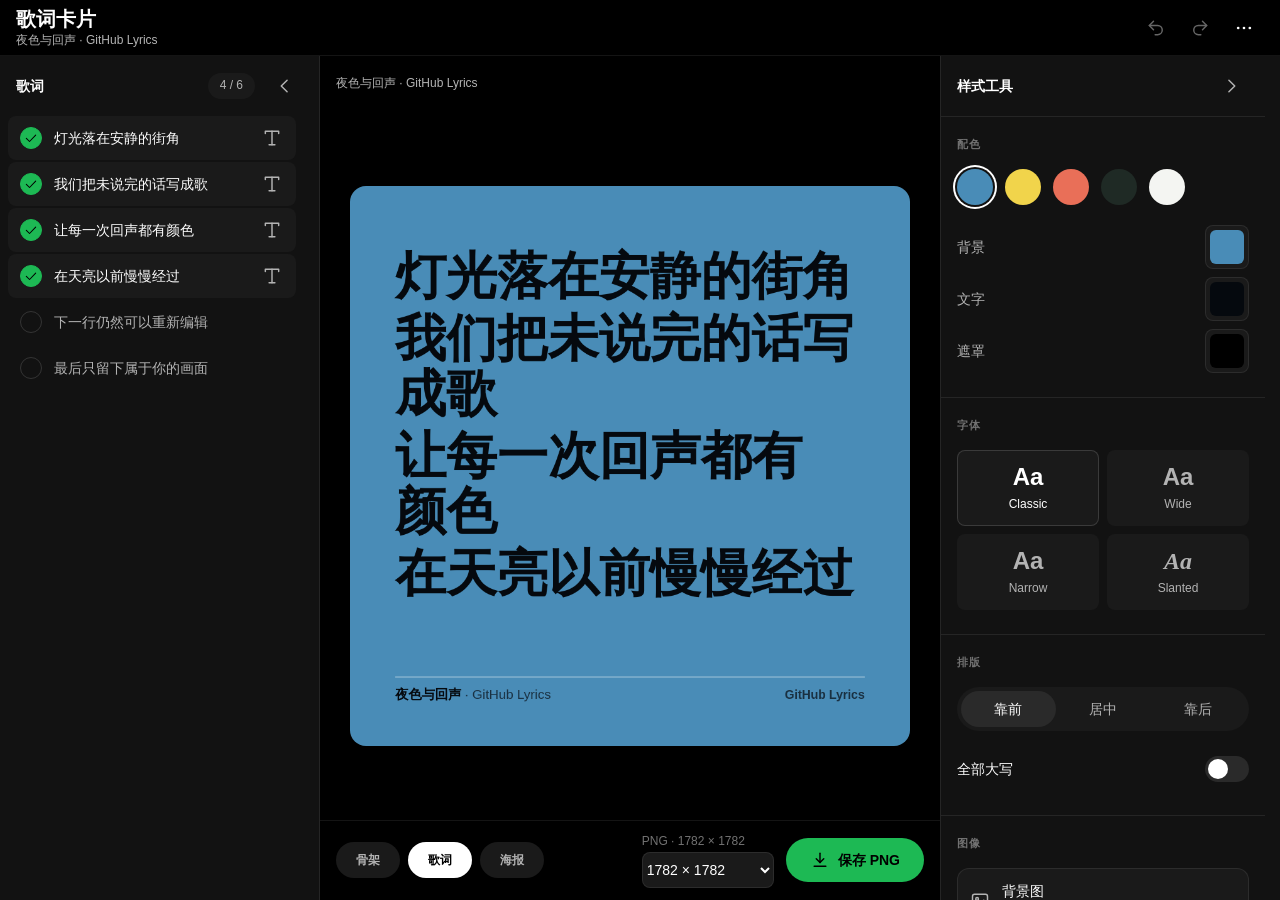
==== commit beef2b8c: "feat: refine share editor workspace and high-res export" ====
--- a/layout/Library/Application Support/EeveeSpotify.bundle/ShareEditor/index.html
+++ b/layout/Library/Application Support/EeveeSpotify.bundle/ShareEditor/index.html
@@ -41,11 +41,14 @@
       <button type="button" role="tab" aria-selected="false" data-mobile-tool="export"><span class="icon-slot" data-icon="download"></span><small>导出</small></button>
     </nav>
 
-    <main class="editor-grid" data-mobile-tool="lyrics">
-      <section class="lyrics-panel" aria-labelledby="lyrics-heading">
+    <main class="editor-grid" data-mobile-tool="lyrics" data-lyrics-collapsed="false" data-inspector-collapsed="false">
+      <section class="lyrics-panel" id="lyrics-panel" aria-labelledby="lyrics-heading">
         <div class="panel-heading">
-          <h2 id="lyrics-heading">歌词</h2>
-          <span class="limit-badge" id="selection-limit">0 / 6</span>
+          <div class="panel-heading-copy">
+            <h2 id="lyrics-heading">歌词</h2>
+            <span class="limit-badge" id="selection-limit">0 / 6</span>
+          </div>
+          <button class="panel-collapse-button" id="lyrics-panel-toggle" type="button" aria-controls="lyrics-panel" aria-expanded="true" aria-label="收起歌词面板" title="收起歌词面板"><span class="icon-slot" data-icon="chevronLeft"></span></button>
         </div>
         <div class="lyrics-list" id="lyrics-list"></div>
       </section>
@@ -58,21 +61,34 @@
         <div class="canvas-stage" id="canvas-stage">
           <canvas id="preview-canvas" width="891" height="891" aria-label="歌词卡片预览"></canvas>
         </div>
-        <div class="template-switch" id="template-switch" role="group" aria-label="卡片模板">
-          <button type="button" data-template="skeleton" aria-pressed="false">骨架</button>
-          <button type="button" class="is-selected" data-template="lyrics" aria-pressed="true">歌词</button>
-          <button type="button" data-template="poster" aria-pressed="false">海报</button>
-        </div>
-        <div class="export-bar" aria-label="导出工具">
-          <span class="export-size">PNG · 891 × 891</span>
-          <div class="export-actions">
-            <button class="pill-button secondary" id="share-button" type="button" hidden><span class="icon-slot" data-icon="share"></span>系统分享</button>
-            <button class="pill-button primary" id="download-button" type="button"><span class="icon-slot" data-icon="download"></span>保存 PNG</button>
-          </div>
-        </div>
+        <footer class="preview-footer">
+          <div class="template-switch" id="template-switch" role="group" aria-label="卡片模板">
+            <button type="button" data-template="skeleton" aria-pressed="false">骨架</button>
+            <button type="button" class="is-selected" data-template="lyrics" aria-pressed="true">歌词</button>
+            <button type="button" data-template="poster" aria-pressed="false">海报</button>
+          </div>
+          <div class="export-bar" aria-label="导出工具">
+            <label class="export-resolution" for="export-resolution">
+              <span class="export-size" id="export-size">PNG · 1782 × 1782</span>
+              <select id="export-resolution" aria-label="PNG 导出尺寸">
+                <option value="891">891 × 891</option>
+                <option value="1782" selected>1782 × 1782</option>
+                <option value="2673">2673 × 2673</option>
+              </select>
+            </label>
+            <div class="export-actions">
+              <button class="pill-button secondary" id="share-button" type="button" hidden><span class="icon-slot" data-icon="share"></span>系统分享</button>
+              <button class="pill-button primary" id="download-button" type="button"><span class="icon-slot" data-icon="download"></span>保存 PNG</button>
+            </div>
+          </div>
+        </footer>
       </section>
 
-      <aside class="inspector" aria-label="样式工具">
+      <aside class="inspector" id="inspector-panel" aria-label="样式工具">
+        <div class="inspector-header">
+          <h2>样式工具</h2>
+          <button class="panel-collapse-button" id="inspector-panel-toggle" type="button" aria-controls="inspector-panel" aria-expanded="true" aria-label="收起样式工具" title="收起样式工具"><span class="icon-slot" data-icon="chevronRight"></span></button>
+        </div>
         <section class="tool-section" data-mobile-tool="layout" aria-labelledby="section-color-title">
           <h3 class="tool-section-title" id="section-color-title">配色</h3>
           <div class="swatch-row" id="color-presets">
@@ -185,7 +201,7 @@
     </form>
   </dialog>
 
-  <canvas id="export-canvas" width="891" height="891" hidden></canvas>
+  <canvas id="export-canvas" width="1782" height="1782" hidden></canvas>
   <script src="./editor-state.js"></script>
   <script src="./renderer.js"></script>
   <script src="./repository-source.js"></script>
--- a/layout/Library/Application Support/EeveeSpotify.bundle/ShareEditor/style.css
+++ b/layout/Library/Application Support/EeveeSpotify.bundle/ShareEditor/style.css
@@ -174,10 +174,12 @@
 /* ---- 编辑网格（桌面三栏）--------------------------------------------------- */
 
 .editor-grid {
+  --lyrics-panel-track: 320px;
+  --inspector-panel-track: 340px;
   min-width: 0;
   min-height: 0;
   display: grid;
-  grid-template-columns: 320px minmax(0, 1fr) 340px;
+  grid-template-columns: var(--lyrics-panel-track) minmax(0, 1fr) var(--inspector-panel-track);
   overflow: hidden;
 }
 
@@ -203,7 +205,32 @@
   padding: var(--s-3) var(--s-4);
 }
 
+.panel-heading-copy {
+  min-width: 0;
+  display: flex;
+  align-items: center;
+  justify-content: space-between;
+  gap: var(--s-3);
+  flex: 1;
+}
+
 .panel-heading h2 { font-size: var(--fs-base); font-weight: var(--fw-bold); }
+
+.panel-collapse-button {
+  display: none;
+  width: 36px;
+  height: 36px;
+  flex: 0 0 36px;
+  place-items: center;
+  padding: 0;
+  border: 0;
+  border-radius: var(--r-pill);
+  background: transparent;
+  color: var(--text-muted);
+}
+
+.panel-collapse-button:hover { background: var(--surface-3); color: var(--text); }
+.panel-collapse-button .icon { transition: transform var(--dur-fast) var(--ease); }
 
 .limit-badge {
   padding: var(--s-1) var(--s-3);
@@ -319,7 +346,7 @@
 
 .preview-panel {
   display: grid;
-  grid-template-rows: auto minmax(0, 1fr) auto auto;
+  grid-template-rows: auto minmax(0, 1fr) auto;
   background: var(--bg);
 }
 
@@ -374,7 +401,20 @@
 
 #preview-canvas.is-manipulating { cursor: grabbing; }
 
-.template-switch { display: flex; justify-content: center; gap: var(--s-2); padding: 0 var(--s-4) var(--s-4); }
+.preview-footer {
+  min-height: 72px;
+  max-height: 132px;
+  display: flex;
+  align-items: center;
+  flex-wrap: wrap;
+  gap: var(--s-3);
+  padding: var(--s-3) var(--s-4);
+  overflow: auto;
+  border-top: 1px solid var(--hairline);
+  background: var(--bg);
+}
+
+.template-switch { display: flex; justify-content: center; gap: var(--s-2); }
 
 .template-switch button {
   min-height: var(--control-h-sm);
@@ -394,14 +434,29 @@
 .export-bar {
   display: flex;
   align-items: center;
-  justify-content: space-between;
+  justify-content: flex-end;
   gap: var(--s-3);
-  min-height: 72px;
-  padding: var(--s-3) var(--s-4);
-  border-top: 1px solid var(--hairline);
+  min-width: 0;
+  margin-left: auto;
 }
 
 .export-size { color: var(--text-subtle); font-size: var(--fs-sm); font-variant-numeric: tabular-nums; }
+
+.export-resolution {
+  min-width: 132px;
+  display: grid;
+  gap: 2px;
+}
+
+.export-resolution select {
+  min-height: var(--control-h-sm);
+  padding: 0 var(--s-7) 0 var(--s-3);
+  border: 1px solid var(--hairline);
+  border-radius: var(--r-md);
+  background: var(--surface-2);
+  color: var(--text);
+  font-size: var(--fs-base);
+}
 
 .export-actions { display: flex; align-items: center; gap: var(--s-2); }
 
@@ -436,6 +491,8 @@
   scrollbar-gutter: stable;
   padding-bottom: max(var(--s-6), env(safe-area-inset-bottom));
 }
+
+.inspector-header { display: none; }
 
 .tool-section { padding: var(--s-5) var(--s-4) var(--s-6); }
 .tool-section + .tool-section { border-top: 1px solid var(--hairline); }
@@ -764,13 +821,67 @@
 
 .dialog-actions { display: flex; justify-content: flex-end; gap: var(--s-2); padding: var(--s-4) var(--s-5) var(--s-5); }
 
-/* ---- 中间断点（≤1080px）：双栏 + 工具区下移 -------------------------------- */
-
-@media (max-width: 1080px) {
+/* ---- 桌面面板收起（>760px）------------------------------------------------- */
+
+@media (min-width: 761px) {
+  .panel-collapse-button { display: grid; }
+
+  .editor-grid[data-lyrics-collapsed="true"] { --lyrics-panel-track: 44px; }
+  .editor-grid[data-inspector-collapsed="true"] { --inspector-panel-track: 44px; }
+
+  .editor-grid[data-lyrics-collapsed="true"] .lyrics-panel .panel-heading-copy,
+  .editor-grid[data-lyrics-collapsed="true"] .lyrics-panel .lyrics-list,
+  .editor-grid[data-inspector-collapsed="true"] .inspector .tool-section,
+  .editor-grid[data-inspector-collapsed="true"] .inspector .inspector-header h2 {
+    display: none;
+  }
+
+  .editor-grid[data-lyrics-collapsed="true"] .lyrics-panel .panel-heading,
+  .editor-grid[data-inspector-collapsed="true"] .inspector .inspector-header {
+    min-height: 44px;
+    justify-content: center;
+    padding-right: 0;
+    padding-left: 0;
+  }
+
+  .editor-grid[data-inspector-collapsed="true"] .inspector {
+    overflow: hidden;
+    padding-bottom: 0;
+  }
+
+  .editor-grid[data-lyrics-collapsed="true"] #lyrics-panel-toggle .icon,
+  .editor-grid[data-inspector-collapsed="true"] #inspector-panel-toggle .icon {
+    transform: rotate(180deg);
+  }
+
+  .inspector-header {
+    position: sticky;
+    top: 0;
+    z-index: 1;
+    min-height: 56px;
+    display: flex;
+    align-items: center;
+    justify-content: space-between;
+    gap: var(--s-3);
+    padding: var(--s-3) var(--s-4);
+    border-bottom: 1px solid var(--hairline);
+    background: var(--surface);
+  }
+
+  .inspector-header h2 { font-size: var(--fs-base); font-weight: var(--fw-bold); }
+}
+
+/* ---- 中间断点（761–1080px）：双栏 + 工具区下移 ----------------------------- */
+
+@media (min-width: 761px) and (max-width: 1080px) {
   .editor-grid {
-    grid-template-columns: minmax(250px, 320px) minmax(0, 1fr);
-    grid-template-rows: minmax(0, 1fr) auto;
-    overflow: auto;
+    grid-template-columns: var(--lyrics-panel-track) minmax(0, 1fr);
+    grid-template-rows: minmax(0, 3fr) minmax(0, 2fr);
+    overflow: hidden;
+  }
+
+  .editor-grid[data-inspector-collapsed="true"] {
+    grid-template-rows: minmax(0, 1fr) 44px;
   }
 
   .lyrics-panel, .preview-panel { grid-row: 1; }
@@ -778,10 +889,15 @@
   .inspector {
     grid-column: 1 / -1;
     grid-row: 2;
+    min-height: 0;
     border-left: 0;
     border-top: 1px solid var(--hairline);
-    overflow: visible;
-  }
+    overflow: auto;
+    overscroll-behavior: contain;
+  }
+
+  #inspector-panel-toggle .icon { transform: rotate(90deg); }
+  .editor-grid[data-inspector-collapsed="true"] #inspector-panel-toggle .icon { transform: rotate(-90deg); }
 }
 
 /* ---- 移动端（≤760px，含矮横屏）--------------------------------------------- */
@@ -844,6 +960,8 @@
   /* 预览面板成为编辑网格本体：预览在任何工具下都完整可见 */
   .editor-grid > .preview-panel { display: contents; }
 
+  .preview-footer { display: contents; }
+
   .editor-grid > .lyrics-panel,
   .editor-grid > .inspector { display: none; }
 
@@ -889,6 +1007,7 @@
 
   .editor-grid:not([data-mobile-tool="export"]) .export-bar { display: none; }
   .editor-grid[data-mobile-tool="export"] .export-bar { grid-row: 4; display: grid; }
+  .export-bar { margin-left: 0; }
 
   .lyrics-panel,
   .inspector,
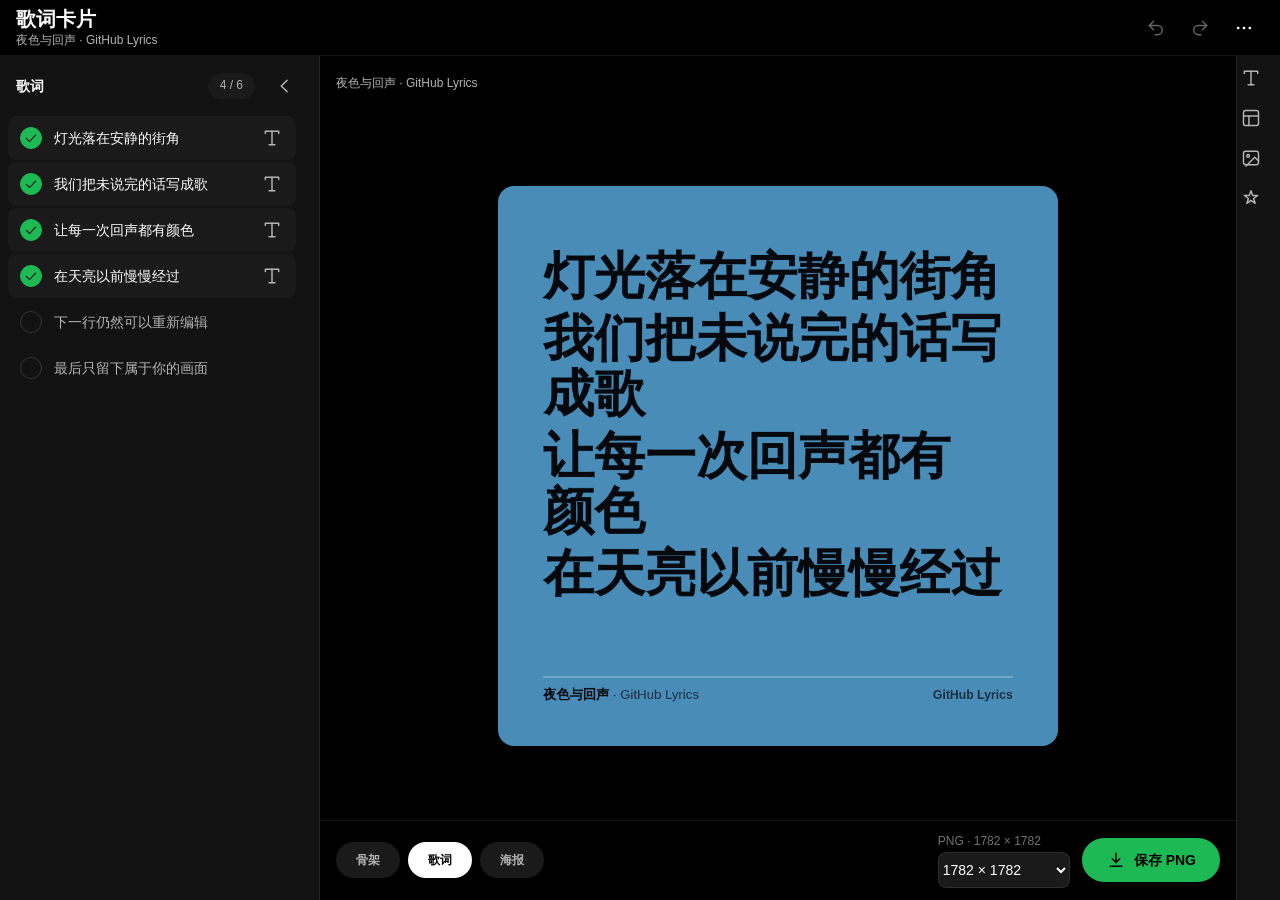
==== commit a9461efe: "feat: sync latest lyrics editor assets" ====
--- a/layout/Library/Application Support/EeveeSpotify.bundle/ShareEditor/index.html
+++ b/layout/Library/Application Support/EeveeSpotify.bundle/ShareEditor/index.html
@@ -41,7 +41,7 @@
       <button type="button" role="tab" aria-selected="false" data-mobile-tool="export"><span class="icon-slot" data-icon="download"></span><small>导出</small></button>
     </nav>
 
-    <main class="editor-grid" data-mobile-tool="lyrics" data-lyrics-collapsed="false" data-inspector-collapsed="false">
+    <main id="editor-grid" class="editor-grid" data-mobile-tool="lyrics" data-lyrics-collapsed="false" data-inspector-collapsed="true">
       <section class="lyrics-panel" id="lyrics-panel" aria-labelledby="lyrics-heading">
         <div class="panel-heading">
           <div class="panel-heading-copy">
@@ -84,10 +84,20 @@
         </footer>
       </section>
 
+      <div class="inspector-resize-handle" id="inspector-resize-handle" role="separator" tabindex="0" aria-orientation="horizontal" aria-controls="inspector-panel" aria-label="调整样式工具高度" aria-valuemin="144" aria-valuemax="144" aria-valuenow="144">
+        <span aria-hidden="true"></span>
+      </div>
+
       <aside class="inspector" id="inspector-panel" aria-label="样式工具">
+        <nav class="desktop-tool-rail" aria-label="样式工具快捷入口">
+          <button type="button" data-desktop-tool="type" aria-controls="inspector-panel" aria-expanded="false" title="字体" aria-label="展开字体工具"><span class="icon-slot" data-icon="type"></span></button>
+          <button type="button" data-desktop-tool="layout" aria-controls="inspector-panel" aria-expanded="false" title="排版与配色" aria-label="展开排版与配色工具"><span class="icon-slot" data-icon="layout"></span></button>
+          <button type="button" data-desktop-tool="media" aria-controls="inspector-panel" aria-expanded="false" title="图像" aria-label="展开图像工具"><span class="icon-slot" data-icon="media"></span></button>
+          <button type="button" data-desktop-tool="stickers" aria-controls="inspector-panel" aria-expanded="false" title="贴纸" aria-label="展开贴纸工具"><span class="icon-slot" data-icon="sticker"></span></button>
+        </nav>
         <div class="inspector-header">
           <h2>样式工具</h2>
-          <button class="panel-collapse-button" id="inspector-panel-toggle" type="button" aria-controls="inspector-panel" aria-expanded="true" aria-label="收起样式工具" title="收起样式工具"><span class="icon-slot" data-icon="chevronRight"></span></button>
+          <button class="panel-collapse-button" id="inspector-panel-toggle" type="button" aria-controls="inspector-panel" aria-expanded="false" aria-label="展开样式工具" title="展开样式工具"><span class="icon-slot" data-icon="chevronRight"></span></button>
         </div>
         <section class="tool-section" data-mobile-tool="layout" aria-labelledby="section-color-title">
           <h3 class="tool-section-title" id="section-color-title">配色</h3>
@@ -130,6 +140,14 @@
 
         <section class="tool-section" data-mobile-tool="media" aria-labelledby="section-media-title">
           <h3 class="tool-section-title" id="section-media-title">图像</h3>
+          <div class="track-artwork-actions" id="track-artwork-actions" hidden>
+            <p>当前曲目封面</p>
+            <div class="track-artwork-action-grid">
+              <button class="pill-button secondary" id="use-artwork-background" type="button"><span class="icon-slot" data-icon="media"></span>用作背景图</button>
+              <button class="pill-button secondary" id="use-artwork-cover" type="button"><span class="icon-slot" data-icon="music"></span>用作专辑封面</button>
+              <button class="pill-button secondary" id="add-artwork-sticker" type="button"><span class="icon-slot" data-icon="sticker"></span>添加为贴纸</button>
+            </div>
+          </div>
           <label class="file-drop" for="background-input">
             <span class="file-drop-icon icon-slot" data-icon="media" aria-hidden="true"></span>
             <span class="file-drop-text"><span class="file-drop-title">背景图</span><span class="file-drop-name" id="background-file-name">选择本地图片</span></span>
--- a/layout/Library/Application Support/EeveeSpotify.bundle/ShareEditor/style.css
+++ b/layout/Library/Application Support/EeveeSpotify.bundle/ShareEditor/style.css
@@ -185,6 +185,8 @@
 
 .mobile-tool-dock { display: none; }
 
+.inspector-resize-handle { display: none; }
+
 .lyrics-panel, .preview-panel, .inspector { min-width: 0; min-height: 0; }
 
 /* ---- 歌词面板 -------------------------------------------------------------- */
@@ -493,6 +495,43 @@
 }
 
 .inspector-header { display: none; }
+
+.desktop-tool-rail { display: none; }
+
+.desktop-tool-rail button {
+  width: 36px;
+  height: 36px;
+  flex: 0 0 36px;
+  display: grid;
+  place-items: center;
+  padding: 0;
+  border: 0;
+  border-radius: var(--r-pill);
+  background: transparent;
+  color: var(--text-muted);
+}
+
+.desktop-tool-rail button:hover { background: var(--surface-3); color: var(--text); }
+
+.track-artwork-actions {
+  display: grid;
+  gap: var(--s-2);
+  margin-bottom: var(--s-4);
+}
+
+.track-artwork-actions[hidden] { display: none; }
+.track-artwork-actions p { color: var(--text-muted); font-size: var(--fs-sm); }
+
+.track-artwork-action-grid {
+  display: grid;
+  grid-template-columns: minmax(0, 1fr);
+  gap: var(--s-2);
+}
+
+.track-artwork-action-grid .pill-button {
+  width: 100%;
+  justify-content: flex-start;
+}
 
 .tool-section { padding: var(--s-5) var(--s-4) var(--s-6); }
 .tool-section + .tool-section { border-top: 1px solid var(--hairline); }
@@ -849,6 +888,17 @@
     padding-bottom: 0;
   }
 
+  .editor-grid[data-inspector-collapsed="true"] .inspector .inspector-header { display: none; }
+
+  .editor-grid[data-inspector-collapsed="true"] .desktop-tool-rail {
+    display: flex;
+    height: 100%;
+    flex-direction: column;
+    align-items: center;
+    gap: var(--s-1);
+    padding: var(--s-1) 4px;
+  }
+
   .editor-grid[data-lyrics-collapsed="true"] #lyrics-panel-toggle .icon,
   .editor-grid[data-inspector-collapsed="true"] #inspector-panel-toggle .icon {
     transform: rotate(180deg);
@@ -875,10 +925,13 @@
 
 @media (min-width: 761px) and (max-width: 1080px) {
   .editor-grid {
+    --intermediate-inspector-size: 192px;
     grid-template-columns: var(--lyrics-panel-track) minmax(0, 1fr);
-    grid-template-rows: minmax(0, 3fr) minmax(0, 2fr);
+    grid-template-rows: minmax(180px, 1fr) 12px minmax(144px, var(--intermediate-inspector-size));
     overflow: hidden;
   }
+
+  .canvas-stage { min-height: 0; }
 
   .editor-grid[data-inspector-collapsed="true"] {
     grid-template-rows: minmax(0, 1fr) 44px;
@@ -886,9 +939,36 @@
 
   .lyrics-panel, .preview-panel { grid-row: 1; }
 
+  .inspector-resize-handle {
+    grid-column: 1 / -1;
+    grid-row: 2;
+    min-height: 12px;
+    align-items: center;
+    justify-content: center;
+    border: 0;
+    border-top: 1px solid var(--hairline);
+    border-bottom: 1px solid var(--hairline);
+    background: var(--surface-2);
+    cursor: row-resize;
+    touch-action: none;
+  }
+
+  .inspector-resize-handle span {
+    width: 48px;
+    height: 3px;
+    border-radius: var(--r-pill);
+    background: var(--hairline-strong);
+  }
+
+  .inspector-resize-handle:hover span,
+  .inspector-resize-handle:focus-visible span,
+  .inspector-resize-handle.is-resizing span { background: var(--accent); }
+
+  .editor-grid:not([data-inspector-collapsed="true"]) > .inspector-resize-handle { display: flex; }
+
   .inspector {
     grid-column: 1 / -1;
-    grid-row: 2;
+    grid-row: 3;
     min-height: 0;
     border-left: 0;
     border-top: 1px solid var(--hairline);
@@ -896,6 +976,14 @@
     overscroll-behavior: contain;
   }
 
+  .editor-grid[data-inspector-collapsed="true"] .desktop-tool-rail {
+    flex-direction: row;
+    justify-content: center;
+    padding: 4px var(--s-2);
+  }
+
+  .editor-grid[data-inspector-collapsed="true"] > .inspector { grid-row: 2; }
+
   #inspector-panel-toggle .icon { transform: rotate(90deg); }
   .editor-grid[data-inspector-collapsed="true"] #inspector-panel-toggle .icon { transform: rotate(-90deg); }
 }
@@ -915,6 +1003,9 @@
     grid-template-rows: auto minmax(0, 1fr) auto;
     overflow: hidden;
   }
+
+  .panel-collapse-button,
+  .desktop-tool-rail { display: none !important; }
 
   .mobile-tool-dock {
     grid-row: 3;
@@ -1045,6 +1136,11 @@
     overscroll-behavior: contain;
   }
 
+  .editor-grid[data-inspector-collapsed="true"] > .inspector {
+    overflow: auto;
+    padding-bottom: max(var(--s-6), env(safe-area-inset-bottom));
+  }
+
   /* 抽屉内只显示当前工具对应的分区 */
   .editor-grid[data-mobile-tool] .tool-section { display: none; border-top: 0; }
   .editor-grid[data-mobile-tool="type"] .tool-section[data-mobile-tool="type"],
@@ -1079,8 +1175,8 @@
   }
 
   .app-title p { display: none; }
-  .preview-heading { min-height: 36px; }
-  .editor-grid { grid-template-rows: auto minmax(0, 1fr) auto minmax(120px, 42%); }
+  .preview-heading { display: none; }
+  .editor-grid { grid-template-rows: 0 minmax(0, 1fr) 44px 88px !important; }
   .mobile-tool-dock button { min-height: 44px; }
   .canvas-stage { padding-top: var(--s-1); padding-bottom: var(--s-1); }
   .template-switch { padding-bottom: var(--s-1); }
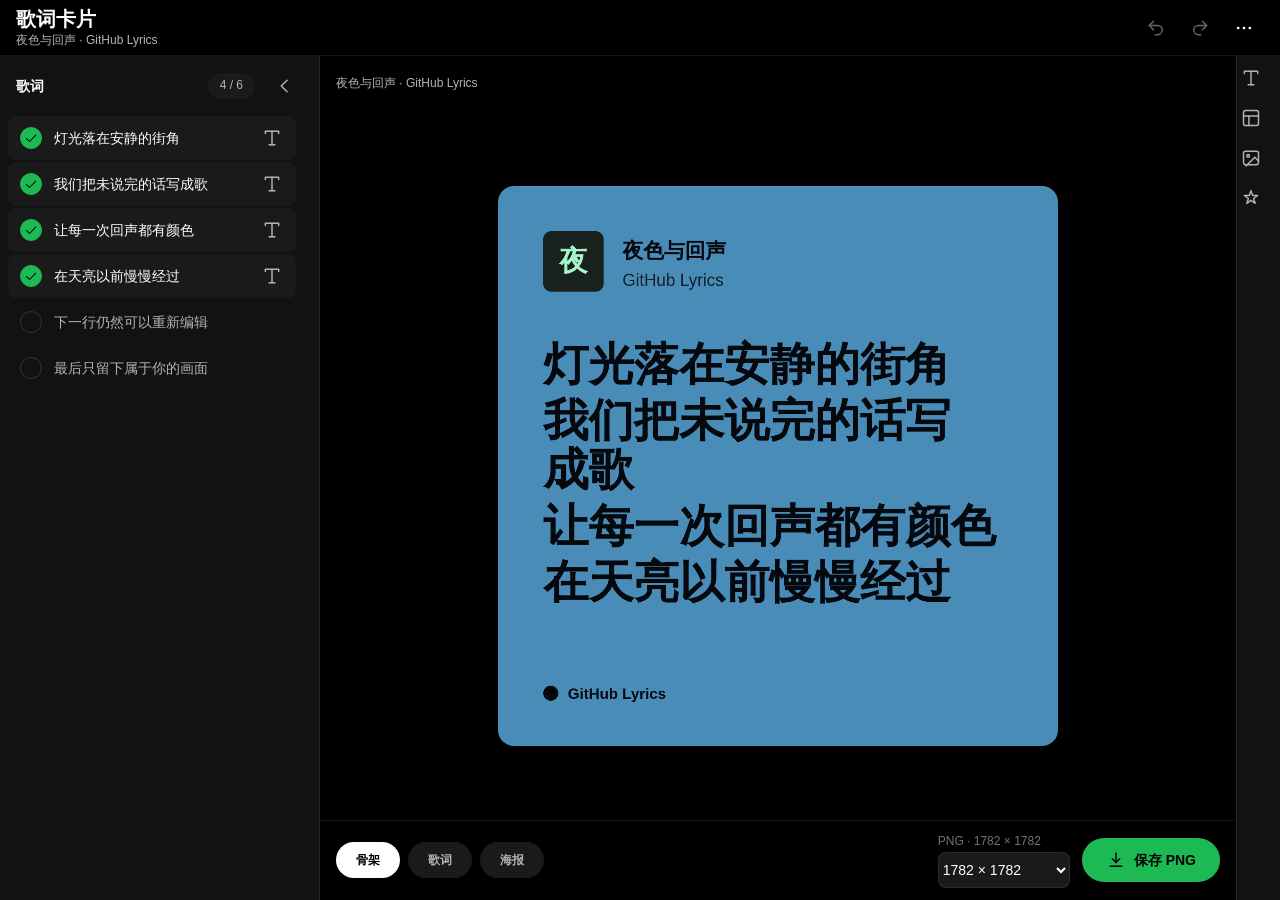
==== commit fa34cf77: "fix: polish share editor poster rendering" ====
--- a/layout/Library/Application Support/EeveeSpotify.bundle/ShareEditor/index.html
+++ b/layout/Library/Application Support/EeveeSpotify.bundle/ShareEditor/index.html
@@ -63,8 +63,8 @@
         </div>
         <footer class="preview-footer">
           <div class="template-switch" id="template-switch" role="group" aria-label="卡片模板">
-            <button type="button" data-template="skeleton" aria-pressed="false">骨架</button>
-            <button type="button" class="is-selected" data-template="lyrics" aria-pressed="true">歌词</button>
+            <button type="button" class="is-selected" data-template="skeleton" aria-pressed="true">骨架</button>
+            <button type="button" data-template="lyrics" aria-pressed="false">歌词</button>
             <button type="button" data-template="poster" aria-pressed="false">海报</button>
           </div>
           <div class="export-bar" aria-label="导出工具">
@@ -122,6 +122,7 @@
             <button type="button" class="font-card font-wide" data-value="wide"><span class="font-sample" aria-hidden="true">Aa</span><span class="font-name">Wide</span></button>
             <button type="button" class="font-card font-narrow" data-value="narrow"><span class="font-sample" aria-hidden="true">Aa</span><span class="font-name">Narrow</span></button>
             <button type="button" class="font-card font-slanted" data-value="slanted"><span class="font-sample" aria-hidden="true">Aa</span><span class="font-name">Slanted</span></button>
+            <button type="button" class="font-card font-rounded" data-value="rounded"><span class="font-sample" aria-hidden="true">Aa</span><span class="font-name">Rounded</span></button>
           </div>
         </section>
 
@@ -136,6 +137,13 @@
             <span>全部大写</span>
             <input id="caps-toggle" type="checkbox" role="switch">
           </label>
+          <div class="control-field">
+            <span>左下角 Logo</span>
+            <div class="segmented-pill" data-control="sourceLogoVariant" role="group" aria-label="左下角 Logo 颜色">
+              <button type="button" class="is-selected" data-value="original">原色</button>
+              <button type="button" data-value="white">白色</button>
+            </div>
+          </div>
         </section>
 
         <section class="tool-section" data-mobile-tool="media" aria-labelledby="section-media-title">
--- a/layout/Library/Application Support/EeveeSpotify.bundle/ShareEditor/style.css
+++ b/layout/Library/Application Support/EeveeSpotify.bundle/ShareEditor/style.css
@@ -3,6 +3,18 @@
  * 颜色/圆角/间距/字号一律引用 ./tokens.css；本文件不定义调色板。
  * 图标由 icons.js 注入 .icon-slot 占位，线宽统一走 --icon-stroke。
  */
+
+@font-face {
+  font-family: "MITM Poster Rounded";
+  src: url("./fonts/plus-jakarta-sans-latin-wght-normal.woff2") format("woff2-variations");
+  font-style: normal;
+  font-weight: 200 800;
+  font-display: block;
+  unicode-range: U+0000-00FF, U+0131, U+0152-0153, U+02BB-02BC,
+    U+02C6, U+02DA, U+02DC, U+0304, U+0308, U+0329,
+    U+2000-206F, U+20AC, U+2122, U+2191, U+2193,
+    U+2212, U+2215, U+FEFF, U+FFFD;
+}
 
 /* ---- 基础 -------------------------------------------------------------- */
 
@@ -602,6 +614,7 @@
 .font-wide .font-sample { font-family: "Arial Black", var(--font-sans); }
 .font-narrow .font-sample { font-family: "Arial Narrow", var(--font-sans); font-stretch: condensed; }
 .font-slanted .font-sample { font-family: Georgia, serif; font-style: italic; }
+.font-rounded .font-sample { font-family: "MITM Poster Rounded", ui-rounded, var(--font-sans); }
 
 /* 排版 */
 .segmented-pill {
@@ -626,6 +639,18 @@
 }
 
 .segmented-pill button.is-selected { background: var(--surface-4); color: var(--text); }
+
+.control-field {
+  margin-top: var(--s-4);
+  display: grid;
+  gap: var(--s-2);
+  color: var(--text);
+  font-size: var(--fs-base);
+}
+
+.segmented-pill[data-control="sourceLogoVariant"] {
+  grid-template-columns: repeat(2, minmax(0, 1fr));
+}
 
 .toggle-row {
   min-height: 44px;
@@ -1176,6 +1201,7 @@
 
   .app-title p { display: none; }
   .preview-heading { display: none; }
+  .inspector-resize-handle { display: none !important; }
   .editor-grid { grid-template-rows: 0 minmax(0, 1fr) 44px 88px !important; }
   .mobile-tool-dock button { min-height: 44px; }
   .canvas-stage { padding-top: var(--s-1); padding-bottom: var(--s-1); }
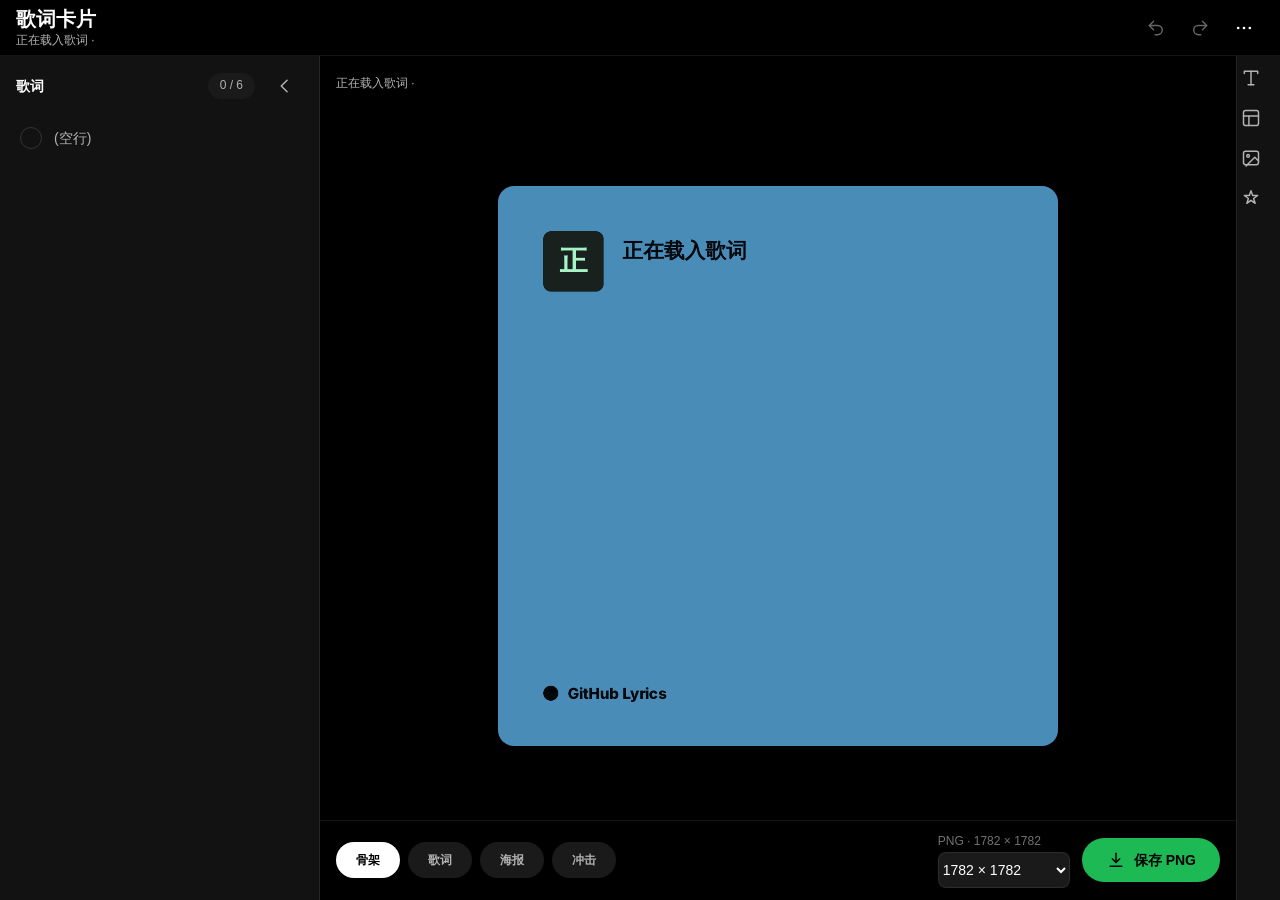
==== commit 796f0594: "feat: select shared lyrics near playback" ====
--- a/layout/Library/Application Support/EeveeSpotify.bundle/ShareEditor/index.html
+++ b/layout/Library/Application Support/EeveeSpotify.bundle/ShareEditor/index.html
@@ -66,6 +66,7 @@
             <button type="button" class="is-selected" data-template="skeleton" aria-pressed="true">骨架</button>
             <button type="button" data-template="lyrics" aria-pressed="false">歌词</button>
             <button type="button" data-template="poster" aria-pressed="false">海报</button>
+            <button type="button" data-template="contrast" aria-pressed="false">冲击</button>
           </div>
           <div class="export-bar" aria-label="导出工具">
             <label class="export-resolution" for="export-resolution">
@@ -137,6 +138,10 @@
             <span>全部大写</span>
             <input id="caps-toggle" type="checkbox" role="switch">
           </label>
+          <div class="toggle-row">
+            <span>译文</span>
+            <button id="translation-toggle" class="binary-button is-selected" type="button" aria-pressed="true">显示</button>
+          </div>
           <div class="control-field">
             <span>左下角 Logo</span>
             <div class="segmented-pill" data-control="sourceLogoVariant" role="group" aria-label="左下角 Logo 颜色">
--- a/layout/Library/Application Support/EeveeSpotify.bundle/ShareEditor/style.css
+++ b/layout/Library/Application Support/EeveeSpotify.bundle/ShareEditor/style.css
@@ -3,6 +3,18 @@
  * 颜色/圆角/间距/字号一律引用 ./tokens.css；本文件不定义调色板。
  * 图标由 icons.js 注入 .icon-slot 占位，线宽统一走 --icon-stroke。
  */
+
+@font-face {
+  font-family: "MITM Editor Sans";
+  src: url("./fonts/inter-latin-wght-normal.woff2") format("woff2-variations");
+  font-style: normal;
+  font-weight: 100 900;
+  font-display: block;
+  unicode-range: U+0000-00FF, U+0131, U+0152-0153, U+02BB-02BC,
+    U+02C6, U+02DA, U+02DC, U+0304, U+0308, U+0329,
+    U+2000-206F, U+20AC, U+2122, U+2191, U+2193,
+    U+2212, U+2215, U+FEFF, U+FFFD;
+}
 
 @font-face {
   font-family: "MITM Poster Rounded";
@@ -611,6 +623,7 @@
 
 .font-sample { font-size: var(--fs-xl); font-weight: var(--fw-bold); line-height: var(--lh-tight); }
 .font-name { font-size: var(--fs-sm); }
+.font-classic .font-sample { font-family: "MITM Editor Sans", var(--font-sans); }
 .font-wide .font-sample { font-family: "Arial Black", var(--font-sans); }
 .font-narrow .font-sample { font-family: "Arial Narrow", var(--font-sans); font-stretch: condensed; }
 .font-slanted .font-sample { font-family: Georgia, serif; font-style: italic; }
@@ -661,6 +674,23 @@
   gap: var(--s-3);
   color: var(--text);
   font-size: var(--fs-base);
+}
+
+.binary-button {
+  min-width: 64px;
+  min-height: 34px;
+  padding: 0 var(--s-3);
+  border: 1px solid var(--hairline);
+  border-radius: var(--r-pill);
+  background: var(--surface-3);
+  color: var(--text-muted);
+  font-size: var(--fs-base);
+}
+
+.binary-button.is-selected {
+  border-color: var(--accent);
+  background: var(--accent);
+  color: var(--text-on-accent);
 }
 
 /* 自绘 switch：轨道 44×26，开启态 --accent */
